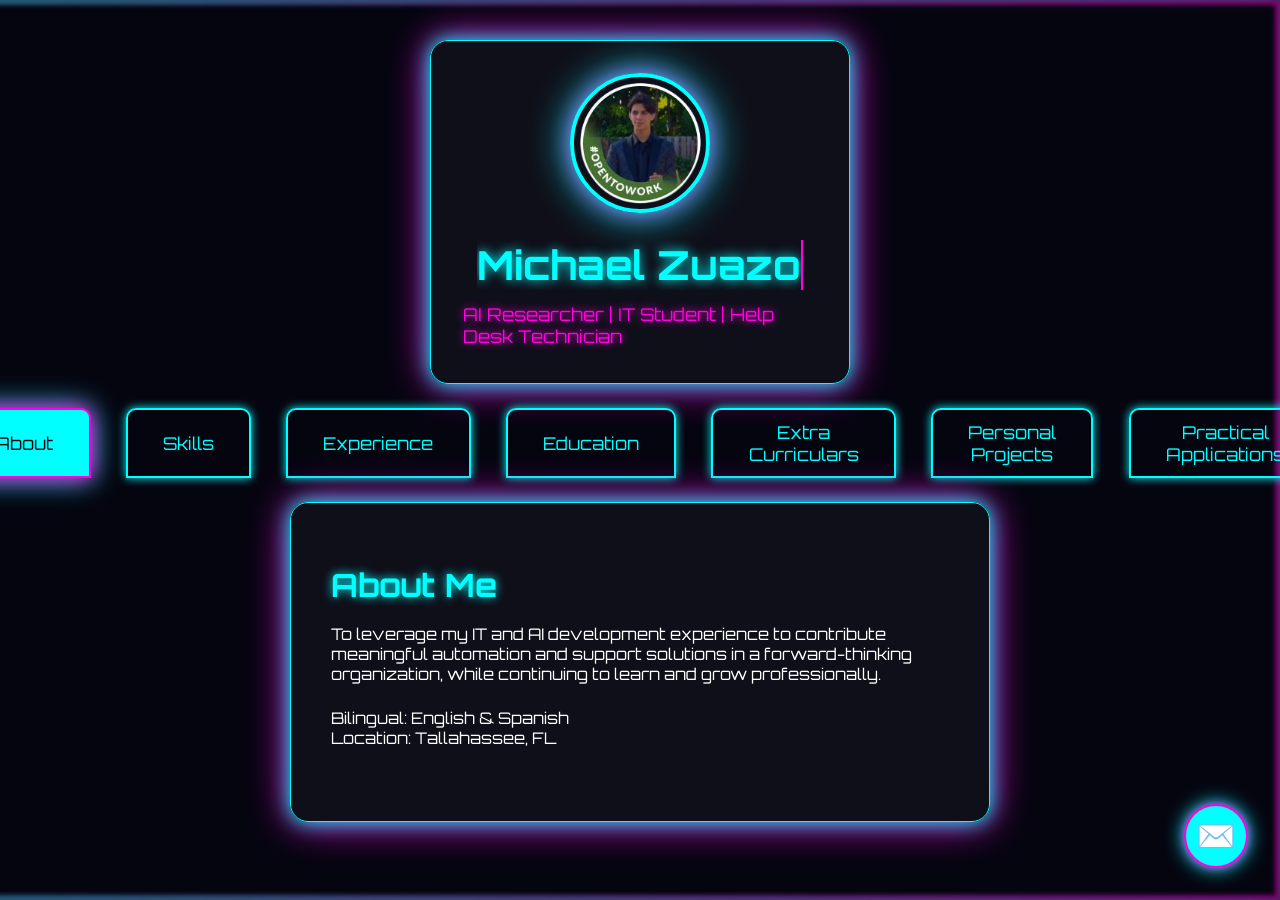
==== index.html @ 943109dc "possible fix?" ====
<!DOCTYPE html>
<html lang="en">
<head>
  <meta charset="UTF-8">
  <meta name="viewport" content="width=device-width, initial-scale=1.0">
  <title>Michael Zuazo - Interactive Resume</title>
  <!-- Google Fonts: Orbitron for futuristic look -->
  <link href="https://fonts.googleapis.com/css2?family=Orbitron:wght@500;700&display=swap" rel="stylesheet">
  <style>
    :root {
      --neon-blue: #00ffff;
      --neon-pink: #ff00de;
      --glass-bg: rgba(20, 20, 30, 0.7);
      --glass-blur: blur(10px);
      --shadow: 0 0 20px var(--neon-blue), 0 0 40px var(--neon-pink);
      --transition: cubic-bezier(.77,0,.18,1);
    }
    * {
      box-sizing: border-box;
    }
    html, body {
      margin: 0;
      padding: 0;
      font-family: 'Orbitron', Arial, sans-serif;
      background: #050510;
      color: #fff;
      min-height: 100vh;
      overflow-x: hidden;
    }
    video#bg-video {
      position: fixed;
      right: 0;
      bottom: 0;
      min-width: 100vw;
      min-height: 100vh;
      z-index: 0;
      object-fit: cover;
      filter: brightness(0.5) blur(2px);
      border: 5px solid;
      border-image: linear-gradient(90deg, var(--neon-blue), var(--neon-pink)) 1;
      box-shadow: 0 0 40px 10px var(--neon-blue), 0 0 80px 20px var(--neon-pink);
    }
    /* Fallback animated gradient */
    body::before {
      content: '';
      position: fixed;
      top: 0; left: 0; right: 0; bottom: 0;
      z-index: -1;
      background: linear-gradient(120deg, #0ff 0%, #050510 50%, #ff00de 100%);
      background-size: 200% 200%;
      animation: gradientMove 10s ease-in-out infinite;
    }
    @keyframes gradientMove {
      0% { background-position: 0% 50%; }
      50% { background-position: 100% 50%; }
      100% { background-position: 0% 50%; }
    }
    .glass {
      background: var(--glass-bg);
      backdrop-filter: var(--glass-blur);
      border-radius: 18px;
      box-shadow: var(--shadow);
      border: 1.5px solid var(--neon-blue);
    }
    .profile-section {
      display: flex;
      flex-direction: column;
      align-items: center;
      margin: 2.5rem auto 1.5rem auto;
      max-width: 420px;
      padding: 2rem 2rem 1.5rem 2rem;
      position: relative;
      z-index: 1;
    }
    .profile-pic {
      border-radius: 50%;
      border: 4px solid var(--neon-blue);
      box-shadow: 0 0 40px var(--neon-blue), 0 0 20px var(--neon-pink);
      overflow: hidden;
      width: 140px; height: 140px;
      margin-bottom: 1.2rem;
      transition: box-shadow 0.3s;
    }
    .profile-pic img {
      width: 100%; height: 100%; object-fit: cover;
      object-position: 5% 50%;
      display: block;
    }
    .profile-pic:hover {
      box-shadow: 0 0 60px var(--neon-pink), 0 0 30px var(--neon-blue);
    }
    .profile-section h1 {
      color: var(--neon-blue);
      font-size: 2.5rem;
      margin: 0.5rem 0 0.2rem 0;
      text-shadow: 0 0 12px var(--neon-blue);
      min-height: 3.2rem;
    }
    .profile-section .typing {
      border-right: 2px solid var(--neon-pink);
      white-space: nowrap;
      overflow: hidden;
      display: inline-block;
      animation: blink 0.7s steps(1) infinite;
    }
    @keyframes blink {
      0%, 100% { border-color: var(--neon-pink); }
      50% { border-color: transparent; }
    }
    .profile-section .subtitle {
      color: var(--neon-pink);
      font-size: 1.1rem;
      margin-bottom: 0.7rem;
      text-shadow: 0 0 8px var(--neon-pink);
    }
    .tab-nav {
      display: flex;
      justify-content: center;
      gap: 2.2rem;
      margin-bottom: 1.5rem;
      position: relative;
      z-index: 1;
    }
    .tab-btn {
      background: transparent;
      color: var(--neon-blue);
      border: 2px solid var(--neon-blue);
      border-radius: 10px 10px 0 0;
      font-size: 1.1rem;
      font-family: 'Orbitron', Arial, sans-serif;
      padding: 0.7rem 2.2rem;
      cursor: pointer;
      box-shadow: 0 0 10px var(--neon-blue);
      transition: background 0.2s, color 0.2s, box-shadow 0.2s, border 0.2s;
      outline: none;
      position: relative;
    }
    .tab-btn.active, .tab-btn:hover {
      background: var(--neon-blue);
      color: #050510;
      box-shadow: 0 0 20px var(--neon-pink), 0 0 30px var(--neon-blue);
      border: 2px solid var(--neon-pink);
      z-index: 3;
    }
    .tab-content {
      max-width: 700px;
      margin: 0 auto;
      padding: 2.2rem 2.5rem 2.5rem 2.5rem;
      min-height: 320px;
      position: relative;
      z-index: 1;
      opacity: 0;
      transform: scale(0.98) translateY(30px);
      pointer-events: none;
      transition: opacity 0.7s var(--transition), transform 0.7s var(--transition);
      display: none;
    }
    .tab-content.active {
      opacity: 1;
      transform: scale(1) translateY(0);
      pointer-events: auto;
      display: block;
    }
    h2 {
      color: var(--neon-blue);
      text-shadow: 0 0 10px var(--neon-blue);
      font-size: 2rem;
      margin-bottom: 1.2rem;
    }
    /* Skill bars */
    .skill-label {
      font-size: 1rem;
      margin-bottom: 0.2em;
      color: #fff;
      letter-spacing: 1px;
    }
    .skill-bar {
      background: #222b;
      border-radius: 8px;
      overflow: hidden;
      margin-bottom: 1.1em;
      box-shadow: 0 0 8px var(--neon-blue);
    }
    .skill-bar-inner {
      height: 18px;
      width: 0;
      background: linear-gradient(90deg, var(--neon-blue), var(--neon-pink));
      box-shadow: 0 0 10px var(--neon-blue);
      border-radius: 8px;
      transition: width 1.2s var(--transition);
    }
    /* Expandable cards */
    .exp-card, .edu-card {
      background: rgba(20, 20, 30, 0.85);
      border-radius: 14px;
      box-shadow: 0 0 12px var(--neon-blue);
      margin-bottom: 1.2rem;
      padding: 1.1rem 1.5rem 1.1rem 1.5rem;
      cursor: pointer;
      border: 1.5px solid var(--neon-pink);
      transition: box-shadow 0.3s, border 0.3s;
      position: relative;
    }
    .exp-card:hover, .edu-card:hover {
      box-shadow: 0 0 24px var(--neon-pink), 0 0 18px var(--neon-blue);
      border: 1.5px solid var(--neon-blue);
    }
    .exp-title, .edu-title {
      font-size: 1.15rem;
      color: var(--neon-blue);
      margin-bottom: 0.3rem;
      font-weight: bold;
      display: flex;
      align-items: center;
      justify-content: space-between;
    }
    .exp-arrow, .edu-arrow {
      font-size: 1.2rem;
      color: var(--neon-pink);
      transition: transform 0.3s;
    }
    .exp-card.open .exp-arrow, .edu-card.open .edu-arrow {
      transform: rotate(90deg);
    }
    .exp-details, .edu-details {
      max-height: 0;
      overflow: hidden;
      opacity: 0;
      transition: max-height 0.5s var(--transition), opacity 0.5s var(--transition);
      margin-top: 0.2rem;
    }
    .exp-card.open .exp-details, .edu-card.open .edu-details {
      max-height: none;
      opacity: 1;
    }
    /* Floating contact button */
    .contact-fab {
      position: fixed;
      bottom: 32px;
      right: 32px;
      z-index: 30;
      background: var(--neon-blue);
      color: #050510;
      border: 2px solid var(--neon-pink);
      border-radius: 50%;
      width: 64px; height: 64px;
      display: flex;
      align-items: center;
      justify-content: center;
      font-size: 2rem;
      box-shadow: 0 0 20px var(--neon-blue), 0 0 10px var(--neon-pink);
      cursor: pointer;
      transition: background 0.2s, box-shadow 0.2s;
    }
    .contact-fab:hover {
      background: var(--neon-pink);
      color: #fff;
      box-shadow: 0 0 30px var(--neon-pink), 0 0 20px var(--neon-blue);
    }
    /* Contact modal */
    .contact-modal {
      position: fixed;
      top: 0; left: 0; right: 0; bottom: 0;
      background: rgba(10, 10, 20, 0.85);
      display: flex;
      align-items: center;
      justify-content: center;
      z-index: 100;
      opacity: 0;
      pointer-events: none;
      transition: opacity 0.4s;
    }
    .contact-modal.open {
      opacity: 1;
      pointer-events: auto;
    }
    .contact-modal-content {
      background: var(--glass-bg);
      backdrop-filter: var(--glass-blur);
      border-radius: 18px;
      box-shadow: var(--shadow);
      border: 2px solid var(--neon-blue);
      padding: 2.2rem 2.5rem;
      min-width: 320px;
      max-width: 90vw;
      color: #fff;
      text-align: center;
      position: relative;
    }
    .contact-modal-content h2 {
      color: var(--neon-pink);
      margin-bottom: 1.2rem;
    }
    .close-modal {
      position: absolute;
      top: 12px; right: 18px;
      background: transparent;
      border: none;
      color: var(--neon-blue);
      font-size: 2rem;
      cursor: pointer;
      transition: color 0.2s;
    }
    .close-modal:hover {
      color: var(--neon-pink);
    }
    @media (max-width: 700px) {
      .tab-content { 
        padding: 1.2rem 1rem; 
        margin: 0 0.5rem;
      }
      .profile-section { 
        padding: 1.2rem 1rem;
        margin: 1.5rem 0.5rem;
        max-width: 100%;
      }
      .profile-pic {
        width: 120px;
        height: 120px;
      }
      .profile-section h1 {
        font-size: 2rem;
      }
      .profile-section .subtitle {
        font-size: 1rem;
        text-align: center;
      }
      .tab-nav { 
        flex-direction: column;
        gap: 0.5rem;
        margin: 0 0.5rem 1rem 0.5rem;
      }
      .tab-btn {
        width: 100%;
        padding: 0.8rem 1rem;
        font-size: 1rem;
        border-radius: 8px;
      }
      .exp-card, .edu-card {
        margin: 0 0.5rem 1rem 0.5rem;
        padding: 1rem;
      }
      .exp-title, .edu-title {
        font-size: 1rem;
      }
      .exp-details, .edu-details {
        font-size: 0.95rem;
      }
      .exp-details ul, .edu-details ul {
        padding-left: 1.2rem;
      }
      .exp-details li, .edu-details li {
        margin-bottom: 0.5rem;
      }
      .contact-fab {
        width: 50px;
        height: 50px;
        font-size: 1.5rem;
        bottom: 20px;
        right: 20px;
      }
      .contact-modal-content {
        margin: 1rem;
        padding: 1.5rem;
      }
      h2 {
        font-size: 1.5rem;
        margin-bottom: 1rem;
      }
      h3 {
        font-size: 1.2rem;
        margin: 1rem 0 0.5rem 0;
      }
      .skill-label {
        font-size: 0.95rem;
      }
      .skill-bar {
        margin-bottom: 0.8em;
      }
      .skill-bar-inner {
        height: 16px;
      }
    }
  </style>
  <script>
    // Typing effect for h1
    document.addEventListener('DOMContentLoaded', function() {
      const h1 = document.getElementById('main-title');
      const text = h1.getAttribute('data-text');
      let i = 0;
      function type() {
        h1.innerHTML = '<span class="typing">' + text.slice(0, i) + '</span>';
        if (i < text.length) {
          i++;
          setTimeout(type, 80);
        }
      }
      type();
    });
    // Tab navigation logic
    document.addEventListener('DOMContentLoaded', function() {
      const tabs = document.querySelectorAll('.tab-btn');
      const contents = document.querySelectorAll('.tab-content');
      const video = document.getElementById('bg-video');
      function activateTab(idx) {
        tabs.forEach((t, i) => {
          t.classList.toggle('active', i === idx);
          contents[i].classList.toggle('active', i === idx);
        });
        // Try to play the video every time a tab is activated
        if (video) {
          video.play().catch(() => {});
        }
      }
      tabs.forEach((tab, idx) => {
        tab.addEventListener('click', () => activateTab(idx));
      });
      activateTab(0); // Default to first tab
      // Animate skill bars on Skills tab
      tabs[1].addEventListener('click', function() {
        setTimeout(() => {
          document.querySelectorAll('.skill-bar-inner').forEach(bar => {
            const width = bar.getAttribute('data-width');
            bar.style.width = width;
          });
        }, 300);
      });
    });
    // Expandable cards
    document.addEventListener('DOMContentLoaded', function() {
      document.querySelectorAll('.exp-card').forEach(card => {
        card.addEventListener('click', function() {
          this.classList.toggle('open');
        });
      });
      document.querySelectorAll('.edu-card').forEach(card => {
        card.addEventListener('click', function() {
          this.classList.toggle('open');
        });
      });
    });
    // Floating contact button and modal
    function openContactModal() {
      document.getElementById('contact-modal').classList.add('open');
    }
    function closeContactModal() {
      document.getElementById('contact-modal').classList.remove('open');
    }
    // Animate skill bars on load if Skills is first tab
    document.addEventListener('DOMContentLoaded', function() {
      setTimeout(() => {
        document.querySelectorAll('.skill-bar-inner').forEach(bar => {
          const width = bar.getAttribute('data-width');
          bar.style.width = width;
        });
      }, 1200);
    });
  </script>
</head>
<body>

  <video muted loop playsinline autoplay id="bg-video">
    <source src="Neon_Binary_Code_Video_Creation.mp4" type="video/mp4">
    Your browser does not support the video tag.
  </video>

  <div class="profile-section glass">
    <div class="profile-pic">
      <img src="profile.png" alt="Michael Zuazo Profile Photo">
    </div>
    <h1 id="main-title" data-text="Michael Zuazo"></h1>
    <div class="subtitle">AI Researcher | IT Student | Help Desk Technician</div>
  </div>

  <div class="tab-nav">
    <button class="tab-btn active">About</button>
    <button class="tab-btn">Skills</button>
    <button class="tab-btn">Experience</button>
    <button class="tab-btn">Education</button>
    <button class="tab-btn">Extra Curriculars</button>
    <button class="tab-btn">Personal Projects</button>
    <button class="tab-btn">Practical Applications</button>
  </div>

  <div class="tab-content glass" id="about-tab">
    <h2>About Me</h2>
    <p>To leverage my IT and AI development experience to contribute meaningful automation and support solutions in a forward-thinking organization, while continuing to learn and grow professionally.</p>
    <p style="margin-top:1.5em;">Bilingual: English & Spanish<br>Location: Tallahassee, FL</p>
  </div>

  <div class="tab-content glass" id="skills-tab">
    <h2>Skills</h2>
    <div class="skill-label">AI Development & Programming: Python, C++, Java, SQL database management</div>
    <div class="skill-bar"><div class="skill-bar-inner" data-width="95%"></div></div>
    <div class="skill-label">Tools: Docker, Git, Bash, HTML, Cloud computing, Ollama, n8n, Airtable, Lovable</div>
    <div class="skill-bar"><div class="skill-bar-inner" data-width="85%"></div></div>
    <div class="skill-label">Certifications: CompTIA A+, Network+, Security+ (program completed), Wise Device repair</div>
    <div class="skill-bar"><div class="skill-bar-inner" data-width="80%"></div></div>
    <div class="skill-label">Installation troubleshooting & Technical support</div>
    <div class="skill-bar"><div class="skill-bar-inner" data-width="92%"></div></div>
  </div>

  <div class="tab-content glass" id="experience-tab">
    <h2>Experience</h2>
    <div class="exp-card">
      <div class="exp-title">AI Researcher – Florida State University (Aug 2025 - Current) <span class="exp-arrow">▶</span></div>
      <div class="exp-details">
        <ul>
          <li>Researched machine learning algorithms to enhance data analysis project outcomes</li>
          <li>Presented findings in reports to stakeholders, facilitating informed decision-making</li>
          <li>Attended industry conferences to gain insights on emerging AI technologies</li>
        </ul>
      </div>
    </div>
    <div class="exp-card">
      <div class="exp-title">Backend Development Intern – Arcvale Studios (Apr 2025 - Aug 2025) <span class="exp-arrow">▶</span></div>
      <div class="exp-details">
        <ul>
          <li>Worked on the DrawDrills program, focusing on backend development using Python and GraphQL</li>
          <li>Modified and optimized GraphQL queries and mutations, improving API schema design</li>
          <li>Contributed to overall application performance and maintainability</li>
          <li>Gained hands-on experience with Strawberry GraphQL, FastAPI, and containerized development using Docker</li>
        </ul>
      </div>
    </div>
    <div class="exp-card">
      <div class="exp-title">Full-Stack Developer (Contract) – Memorial Healthcare System (Jun 2025 - Aug 2025) <span class="exp-arrow">▶</span></div>
      <div class="exp-details">
        <ul>
          <li>Led full-stack development of an internal scheduling application for departmental use</li>
          <li>Built the backend using Python (FastAPI) and the frontend with React.js</li>
          <li>Integrated secure user authentication, real-time calendar updates, and RESTful API endpoints</li>
          <li>Collaborated with IT and clinical teams to gather requirements and deliver a scalable, HIPAA-compliant solution</li>
        </ul>
      </div>
    </div>
    <div class="exp-card">
      <div class="exp-title">Help Desk Technician – Florida State University (Aug 2023 - Current) <span class="exp-arrow">▶</span></div>
      <div class="exp-details">
        <ul>
          <li>Provided technical assistance for computer systems, software, and hardware, resolving issues promptly</li>
          <li>Assisted students and professors with connectivity, hardware, and software troubleshooting</li>
          <li>Maintained, installed, and updated faculty systems to support academic operations and enhance user experience</li>
        </ul>
      </div>
    </div>
    <div class="exp-card">
      <div class="exp-title">Head Technician/Assistant Manager – Batteries Plus (Sep 2021 - Dec 2023) <span class="exp-arrow">▶</span></div>
      <div class="exp-details">
        <ul>
          <li>Managed mobile device repairs and battery diagnostics</li>
          <li>Handled customer reception and service operations</li>
        </ul>
      </div>
    </div>
    <div class="exp-card">
      <div class="exp-title">Intern Technician – Memorial Hospital System (May 2024 - Aug 2024) <span class="exp-arrow">▶</span></div>
      <div class="exp-details">
        <ul>
          <li>Developed backend tools using Java and Python for risk analysis</li>
          <li>Provided on-site support to Joe DiMaggio offices</li>
        </ul>
      </div>
    </div>
  </div>

  <div class="tab-content glass" id="education-tab">
    <h2>Education</h2>
    <div class="edu-card">
      <div class="edu-title">Information Technology B.S – Florida State University (Aug 2023 - May 2026) <span class="edu-arrow">▶</span></div>
      <div class="edu-details">
        <p>Florida State University, College of Communication & Information<br>Major: Information Technology</p>
      </div>
    </div>
    <div class="edu-card">
      <div class="edu-title">Cyber Security A.A.S – McFatter Technical College (Aug 2017 - Jun 2021) <span class="edu-arrow">▶</span></div>
      <div class="edu-details">
        <p>McFatter Technical College<br>IT & Cyber Security</p>
      </div>
    </div>
    <div class="edu-card">
      <div class="edu-title">Magnet High School Diploma – McFatter Technical High School (2017 - 2021) <span class="edu-arrow">▶</span></div>
      <div class="edu-details">
        <p>McFatter Technical High School<br>Magnet Program</p>
      </div>
    </div>
  </div>

  <div class="tab-content glass" id="extracurriculars-tab">
    <h2>Extra Curriculars</h2>
    <div class="edu-card">
      <div class="edu-title">President of FSU ThinkAI <span class="edu-arrow">▶</span></div>
      <div class="edu-details">
        <h3>Key Responsibilities</h3>
        <ul>
          <li><strong>Strategic Leadership:</strong> Directing the mission of ThinkAI to demystify artificial intelligence for students of all skill levels, fostering a community of "learning, innovating, and connecting."</li>
          <li><strong>Event Orchestration:</strong> Overseeing the planning and execution of interactive workshops, technical deep-dives, and networking events that bridge the gap between academic theory and industry application.</li>
          <li><strong>Stakeholder Management:</strong> Collaborating with FSU faculty and the CCI leadership board to align student initiatives with the university's broader AI@FSU goals and ethical standards.</li>
        </ul>
        <h3>Outcomes</h3>
        <ul>
          <li>Increased member engagement and a multi-disciplinary community (connecting CS, IT, and Social Science students).</li>
          <li>Collaborative partnerships with other student organizations like STARS Alliance or the Cybersecurity Club.</li>
        </ul>
        <h3>Main Challenges</h3>
        <ul>
          <li>Scaling technical concepts (like Large Language Models or Neural Networks) so they are accessible to beginners while remaining valuable for advanced students.</li>
          <li>Navigating the ethical discourse surrounding AI to ensure the organization promotes responsible and academic-honor-compliant usage.</li>
        </ul>
        <h3>Skill Development & Value Proffered</h3>
        <ul>
          <li><strong>Technical Skills:</strong> Deepening knowledge of Generative AI tools (OpenAI, Gemini), understanding the AI development lifecycle, and staying ahead of industry shifts in machine learning and data science.</li>
          <li><strong>Transferable Skills:</strong> Public speaking, organizational management, community building, and "Technical Translation"—the ability to explain high-level AI concepts to a general audience.</li>
        </ul>
        <h3>Top 3 Takeaways</h3>
        <ol>
          <li><strong>Community-Driven Learning:</strong> The best way to master a disruptive technology is to build a collaborative environment where peers teach peers.</li>
          <li><strong>Strategic Alignment:</strong> Success comes from aligning a small organization's goals with the larger university's mission (AI@FSU).</li>
          <li><strong>Adaptive Leadership:</strong> In a field as fast-moving as AI, leadership requires being "first to learn" and "fast to pivot."</li>
        </ol>
      </div>
    </div>
  </div>

  <div class="tab-content glass" id="projects-tab">
    <h2>Personal Projects</h2>
    <div class="edu-card">
      <div class="edu-title">Neural Network Development <span class="edu-arrow">▶</span></div>
      <div class="edu-details">
        <p>Designed and implemented a convolutional neural network (CNN) using Python. Leveraged libraries such as TensorFlow and Keras to perform image classification tasks. The project focused on developing foundational deep learning skills and understanding of neural network architecture, training, and evaluation.</p>
      </div>
    </div>
    <div class="edu-card">
      <div class="edu-title">Facial Recognition System <span class="edu-arrow">▶</span></div>
      <div class="edu-details">
        <p>Developed a facial recognition application in Python that provides real-time face detection and identification. Utilized libraries such as OpenCV and face_recognition to map facial features and associate them with corresponding names. The system can enroll new faces and perform recognition based on stored image data.</p>
      </div>
    </div>
    <div class="edu-card">
      <div class="edu-title">NeuroForge Systems <span class="edu-arrow">▶</span></div>
      <div class="edu-details">
        <p>Founded AI startup integrating OpenAI, Elevenlabs, n8n, and Loveable. NeuroForge builds custom AI automation solutions for service-based businesses—from conversational AI and CRM automation to scheduling and lead generation.</p>
      </div>
    </div>
    <div class="edu-card">
      <div class="edu-title">ScreenWager Mobile App <span class="edu-arrow">▶</span></div>
      <div class="edu-details">
        <p>Built the front end of ScreenWager, a React Native application that enables students to bet on their friends' ability to reduce screen time. The project combines social accountability with gamification to encourage healthier screen habits. Collaborated on UI design, navigation, and component integration for iOS and Android platforms.</p>
      </div>
    </div>
  </div>

  <div class="tab-content glass" id="practical-tab">
    <h2>NeuroForge Systems</h2>
    <div class="edu-card">
      <div class="edu-title">Company Overview <span class="edu-arrow">▶</span></div>
      <div class="edu-details">
        <p>NeuroForge Systems is a forward-thinking AI automation company founded with the mission of helping service-based businesses streamline operations, reduce overhead, and enhance customer engagement through intelligent agents and automated workflows. Specializing in the integration of conversational AI, CRM automation, and scheduling systems, NeuroForge builds custom solutions that empower companies to operate more efficiently without sacrificing personalization.</p>
        <p>The company has developed and deployed AI agents across industries such as home services, healthcare, and retail—automating tasks ranging from voice-based customer intake to calendar syncing, lead generation, and data enrichment. Leveraging tools like OpenAI, Elevenlabs, Twilio, n8n, and React-based front ends, NeuroForge delivers scalable and cost-effective solutions that turn repetitive tasks into intelligent, autonomous processes.</p>
        <p>With a focus on innovation, security, and user experience, NeuroForge positions itself at the intersection of AI development and practical business transformation.</p>
      </div>
    </div>

    <div class="edu-card">
      <div class="edu-title">System Overview <span class="edu-arrow">▶</span></div>
      <div class="edu-details">
        <p>Neuro Forge System Agents are a suite of integrated AI-powered automation assistants designed to streamline operations, communications, lead generation, content creation, and customer interaction for modern businesses. Each agent operates independently but can seamlessly collaborate within the Neuro Forge ecosystem to maximize efficiency and deliver a premium automated experience.</p>
        <p>These agents are accessed and operated through several interfaces, with the most popular being a Telegram bot interface. This bot acts as the primary entry point for all interactions. Users simply send messages to the bot, and the system uses natural language understanding to interpret the request. The bot intelligently routes the input to the appropriate agent(s), gathers any required additional information, and returns a concise, action-completed response.</p>
      </div>
    </div>

    <div class="edu-card">
      <div class="edu-title">Core Agents <span class="edu-arrow">▶</span></div>
      <div class="edu-details">
        <h3>Ultimate Assistant</h3>
        <p>The central coordinator of all Neuro Forge agents. It intelligently routes user queries to the correct specialized agent, understands user queries, classifies them by intent, and delegates tasks to the appropriate agents.</p>
        
        <h3>Email Agent</h3>
        <p>An email automation expert that drafts, sends, retrieves, labels, and replies to emails professionally. Handles proper HTML formatting and maintains consistent communication standards.</p>
        
        <h3>Calendar Agent</h3>
        <p>A personal scheduling assistant that manages Google Calendar events and invites. Creates events, fetches schedules, and handles updates using event IDs.</p>
        
        <h3>Contact Agent</h3>
        <p>A CRM-style contact manager connected to Airtable, handling customer and lead records. Searches, adds, and updates contact details efficiently.</p>
        
        <h3>Content Creator Agent</h3>
        <p>A social media content generator that automates Instagram post creation. Generates captions using GPT and creates high-quality, photorealistic images using Leonardo.Ai.</p>
        
        <h3>Twilio Agent</h3>
        <p>An AI phone responder that handles live phone calls for businesses, responding intelligently to customer questions. Provides multi-language support and routes bookings appropriately.</p>
        
        <h3>Lead Generation Agent</h3>
        <p>A lead harvesting and outreach automation tool. Collects LinkedIn leads, logs them into Google Sheets, and manages AI-written cold email campaigns.</p>
      </div>
    </div>

    <div class="edu-card">
      <div class="edu-title">Business Benefits <span class="edu-arrow">▶</span></div>
      <div class="edu-details">
        <ul>
          <li>Time Savings: Reduce hours spent on manual outreach, scheduling, and follow-ups</li>
          <li>24/7 Availability: AI-powered team ready to respond around the clock</li>
          <li>Consistency: Professional and brand-aligned messaging across platforms</li>
          <li>Lead Conversion: Improved response speed and quality for better conversion rates</li>
          <li>Data Centralization: Streamlined contact and calendar data in automated systems</li>
          <li>CRM Integration: Seamless connection with existing CRM systems</li>
          <li>Cost Efficiency: Reduced need for multiple admin roles or third-party services</li>
          <li>Human-Like Interactions: Natural conversation through Telegram interface</li>
          <li>Scalability: Easy operational scaling without additional staff</li>
          <li>Cross-Agent Intelligence: Seamless agent collaboration for complete workflow coverage</li>
        </ul>
      </div>
    </div>
  </div>

  <button class="contact-fab" onclick="openContactModal()" title="Contact"><span>✉️</span></button>

  <div class="contact-modal" id="contact-modal">
    <div class="contact-modal-content">
      <button class="close-modal" onclick="closeContactModal()">&times;</button>
      <h2>Contact</h2>
      <p>Email: <a href="mailto:michaelczuazo@gmail.com">michaelczuazo@gmail.com</a></p>
      <p>Phone: <a href="tel:9542248558">(954)-224-8558</a></p>
      <p>Location: Tallahassee, FL</p>
      <p>GitHub: <a href="https://github.com/MichaelCelic" target="_blank">github.com/MichaelCelic</a></p>
      <p>LinkedIn: <a href="https://www.linkedin.com/in/michael-zuazo-3078261a1" target="_blank">michael-zuazo-3078261a1</a></p>
    </div>
  </div>

</body>
</html>
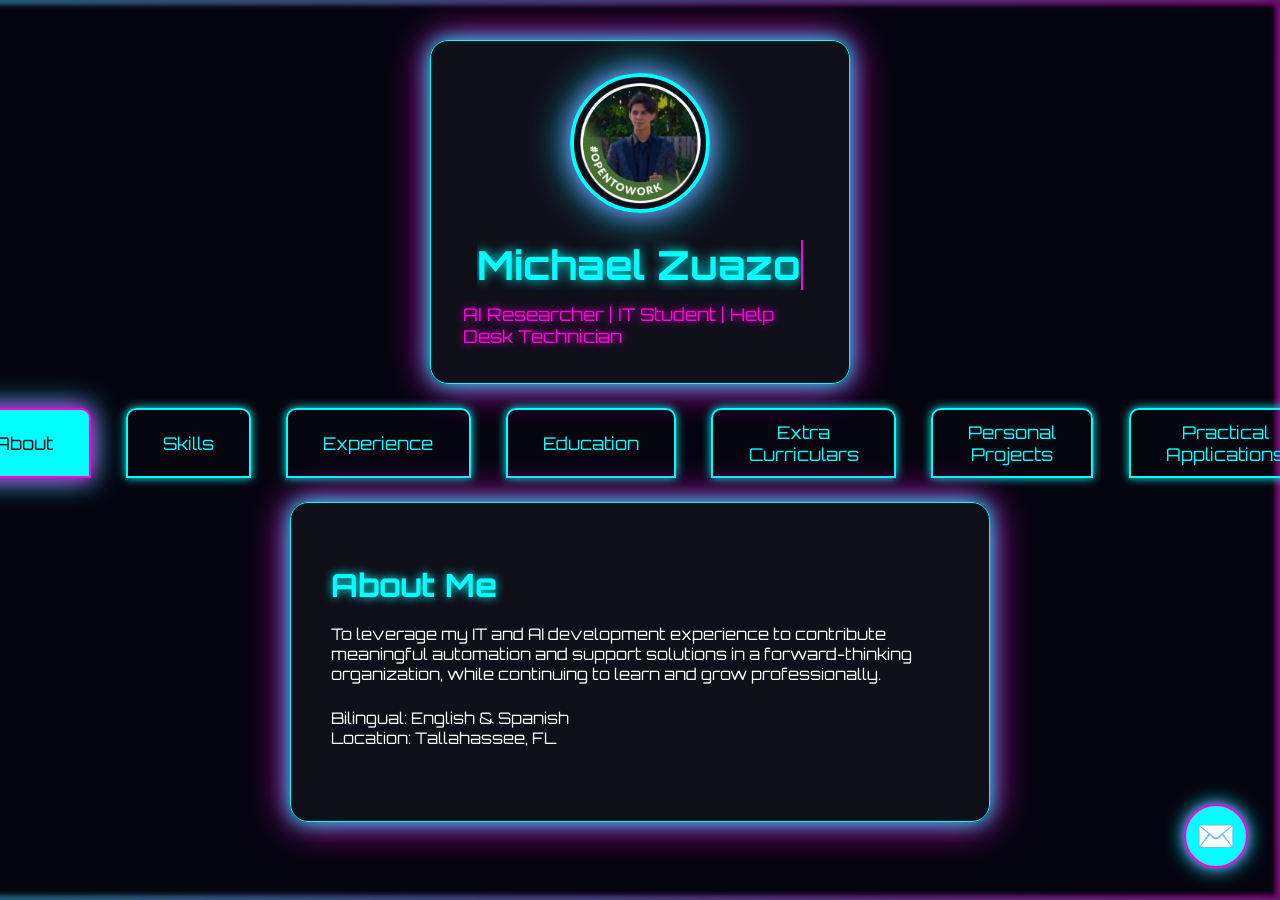
==== commit 1f2508b9: "trying to add music to the site" ====
--- a/index.html
+++ b/index.html
@@ -455,6 +455,20 @@
         });
       }, 1200);
     });
+    // Background music: attempt autoplay on load, fallback on first user interaction
+    document.addEventListener('DOMContentLoaded', function() {
+      const bgMusic = document.getElementById('bg-music');
+      if (!bgMusic) return;
+      bgMusic.volume = 0.3;
+      bgMusic.play().catch(function() {});
+      function startMusic() {
+        bgMusic.play().catch(function() {});
+        document.removeEventListener('click', startMusic);
+        document.removeEventListener('keydown', startMusic);
+      }
+      document.addEventListener('click', startMusic, { once: true });
+      document.addEventListener('keydown', startMusic, { once: true });
+    });
   </script>
 </head>
 <body>
@@ -463,6 +477,10 @@
     <source src="Neon_Binary_Code_Video_Creation.mp4" type="video/mp4">
     Your browser does not support the video tag.
   </video>
+
+  <audio id="bg-music" loop autoplay preload="auto">
+    <source src="Scandroid%20-%20Neo-Tokyo%20-%20scandroidVEVO.mp3" type="audio/mpeg">
+  </audio>
 
   <div class="profile-section glass">
     <div class="profile-pic">
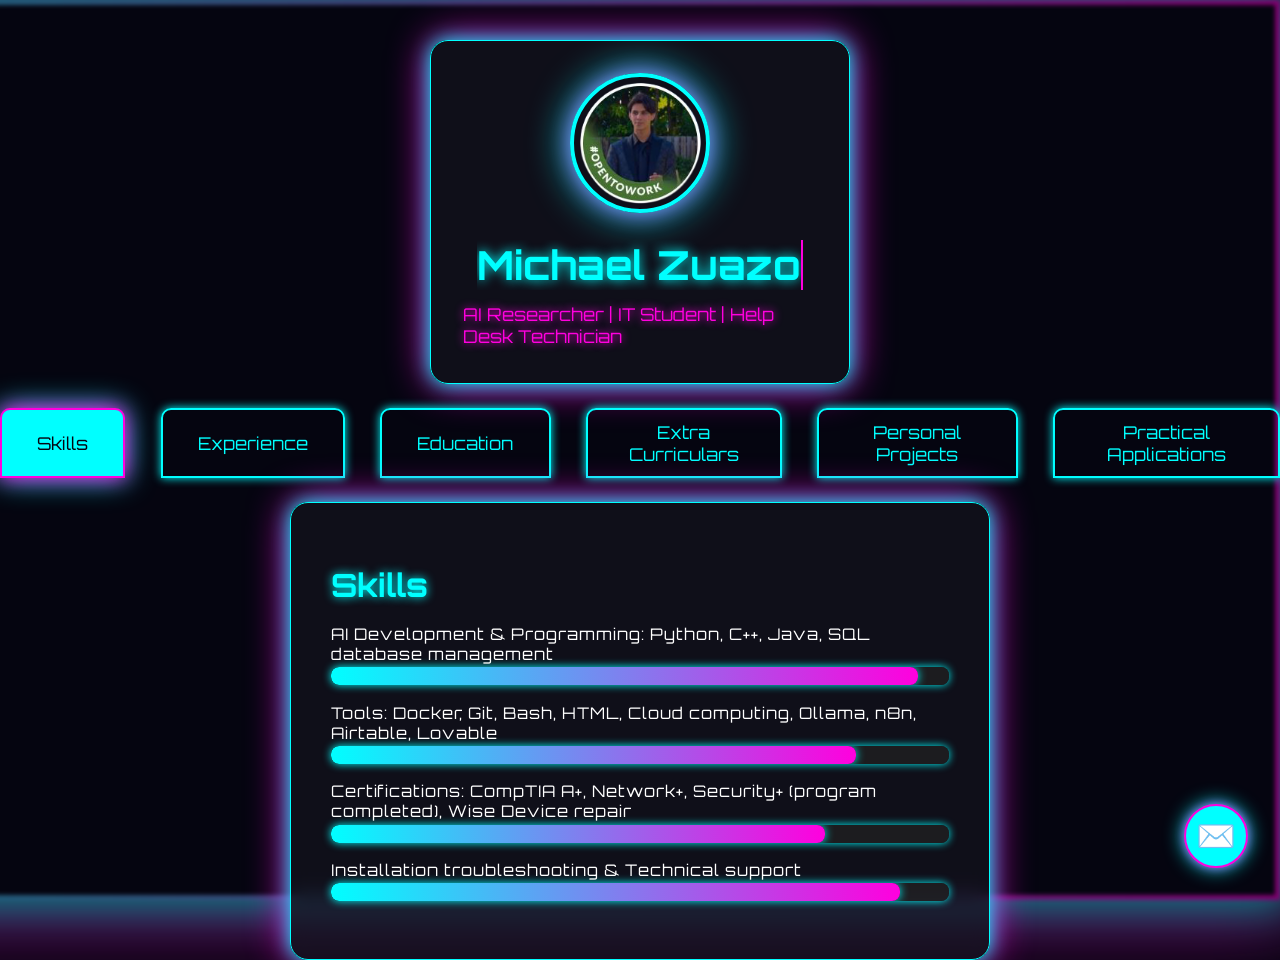
==== commit f66b97f0: "removed about me section" ====
--- a/index.html
+++ b/index.html
@@ -415,9 +415,9 @@
       tabs.forEach((tab, idx) => {
         tab.addEventListener('click', () => activateTab(idx));
       });
-      activateTab(0); // Default to first tab
+      activateTab(0); // Default to first tab (Skills)
       // Animate skill bars on Skills tab
-      tabs[1].addEventListener('click', function() {
+      tabs[0].addEventListener('click', function() {
         setTimeout(() => {
           document.querySelectorAll('.skill-bar-inner').forEach(bar => {
             const width = bar.getAttribute('data-width');
@@ -491,19 +491,12 @@
   </div>
 
   <div class="tab-nav">
-    <button class="tab-btn active">About</button>
-    <button class="tab-btn">Skills</button>
+    <button class="tab-btn active">Skills</button>
     <button class="tab-btn">Experience</button>
     <button class="tab-btn">Education</button>
     <button class="tab-btn">Extra Curriculars</button>
     <button class="tab-btn">Personal Projects</button>
     <button class="tab-btn">Practical Applications</button>
-  </div>
-
-  <div class="tab-content glass" id="about-tab">
-    <h2>About Me</h2>
-    <p>To leverage my IT and AI development experience to contribute meaningful automation and support solutions in a forward-thinking organization, while continuing to learn and grow professionally.</p>
-    <p style="margin-top:1.5em;">Bilingual: English & Spanish<br>Location: Tallahassee, FL</p>
   </div>
 
   <div class="tab-content glass" id="skills-tab">
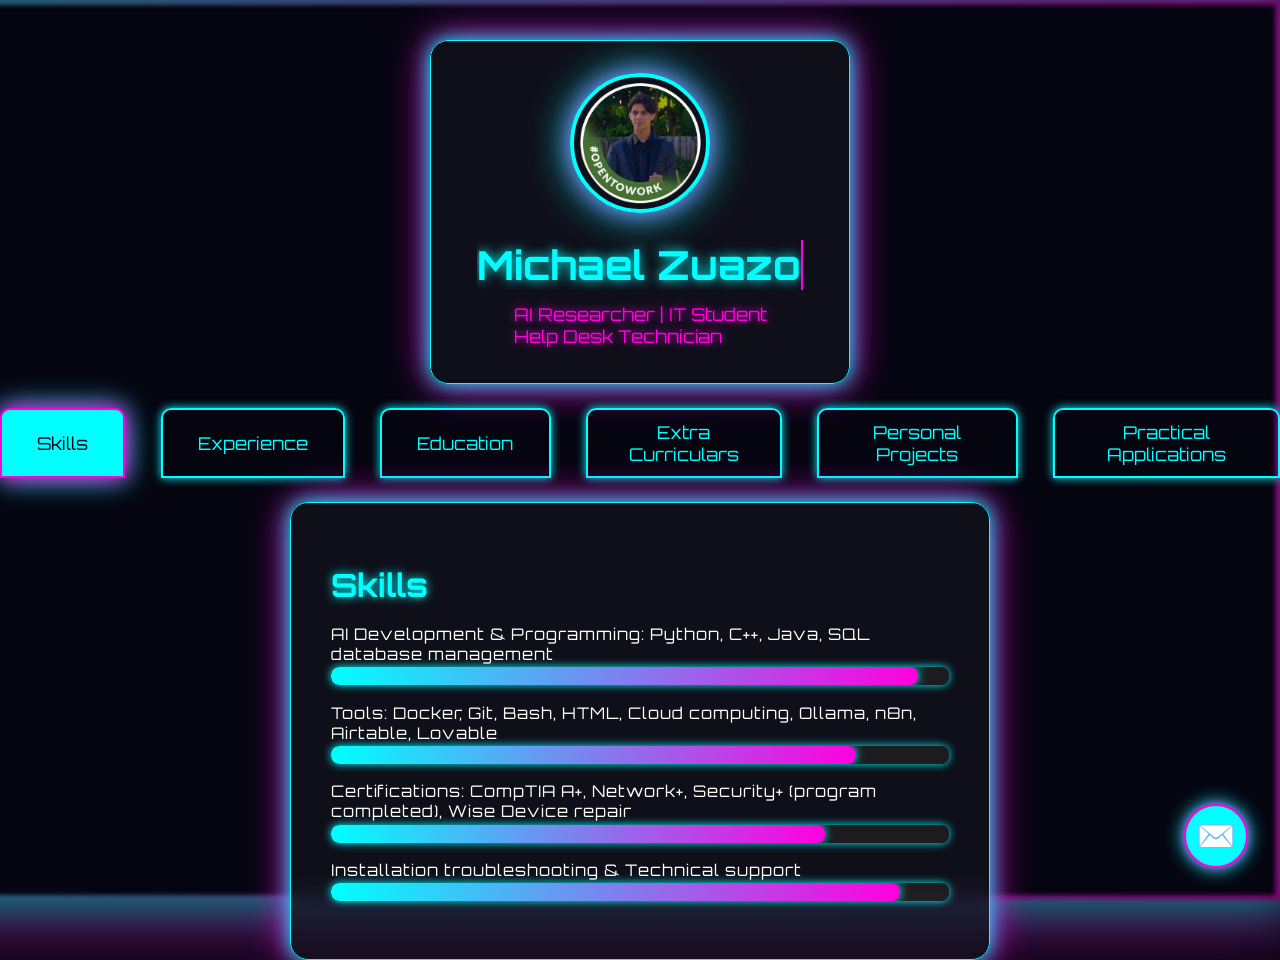
==== commit 94d2454a: "fixed header" ====
--- a/index.html
+++ b/index.html
@@ -487,7 +487,7 @@
       <img src="profile.png" alt="Michael Zuazo Profile Photo">
     </div>
     <h1 id="main-title" data-text="Michael Zuazo"></h1>
-    <div class="subtitle">AI Researcher | IT Student | Help Desk Technician</div>
+    <div class="subtitle">AI Researcher | IT Student<br>Help Desk Technician</div>
   </div>
 
   <div class="tab-nav">
@@ -657,6 +657,19 @@
       <div class="edu-title">ScreenWager Mobile App <span class="edu-arrow">▶</span></div>
       <div class="edu-details">
         <p>Built the front end of ScreenWager, a React Native application that enables students to bet on their friends' ability to reduce screen time. The project combines social accountability with gamification to encourage healthier screen habits. Collaborated on UI design, navigation, and component integration for iOS and Android platforms.</p>
+      </div>
+    </div>
+    <div class="edu-card">
+      <div class="edu-title">Bella AI Companion <span class="edu-arrow">▶</span></div>
+      <div class="edu-details">
+        <p>Desktop AI companion with voice and text interaction and emotional expression. Digital companion designed to create emotional connections through conversation, voice synthesis, and visual expression.</p>
+        <ul>
+          <li>Built desktop AI companion (Electron) with hybrid AI pipeline: OpenAI GPT-3.5 for dialogue, ElevenLabs for text-to-speech, and Transformers.js (Xenova Whisper) for local speech recognition.</li>
+          <li>Implemented multi-provider cloud API module supporting OpenAI, Qwen, ERNIE, and GLM with shared conversation history and personality system prompt (50+ traits).</li>
+          <li>Designed secure Electron app with contextIsolation, preload bridge, frameless window, system tray, and minimize-to-tray.</li>
+          <li>Delivered personality-driven chat UI with overlay panel, message history cap, voice toggle, and emotional expression via HTML5 video backgrounds.</li>
+          <li>Shipped cross-platform builds (Windows, macOS, Linux) via electron-builder and model download workflow.</li>
+        </ul>
       </div>
     </div>
   </div>
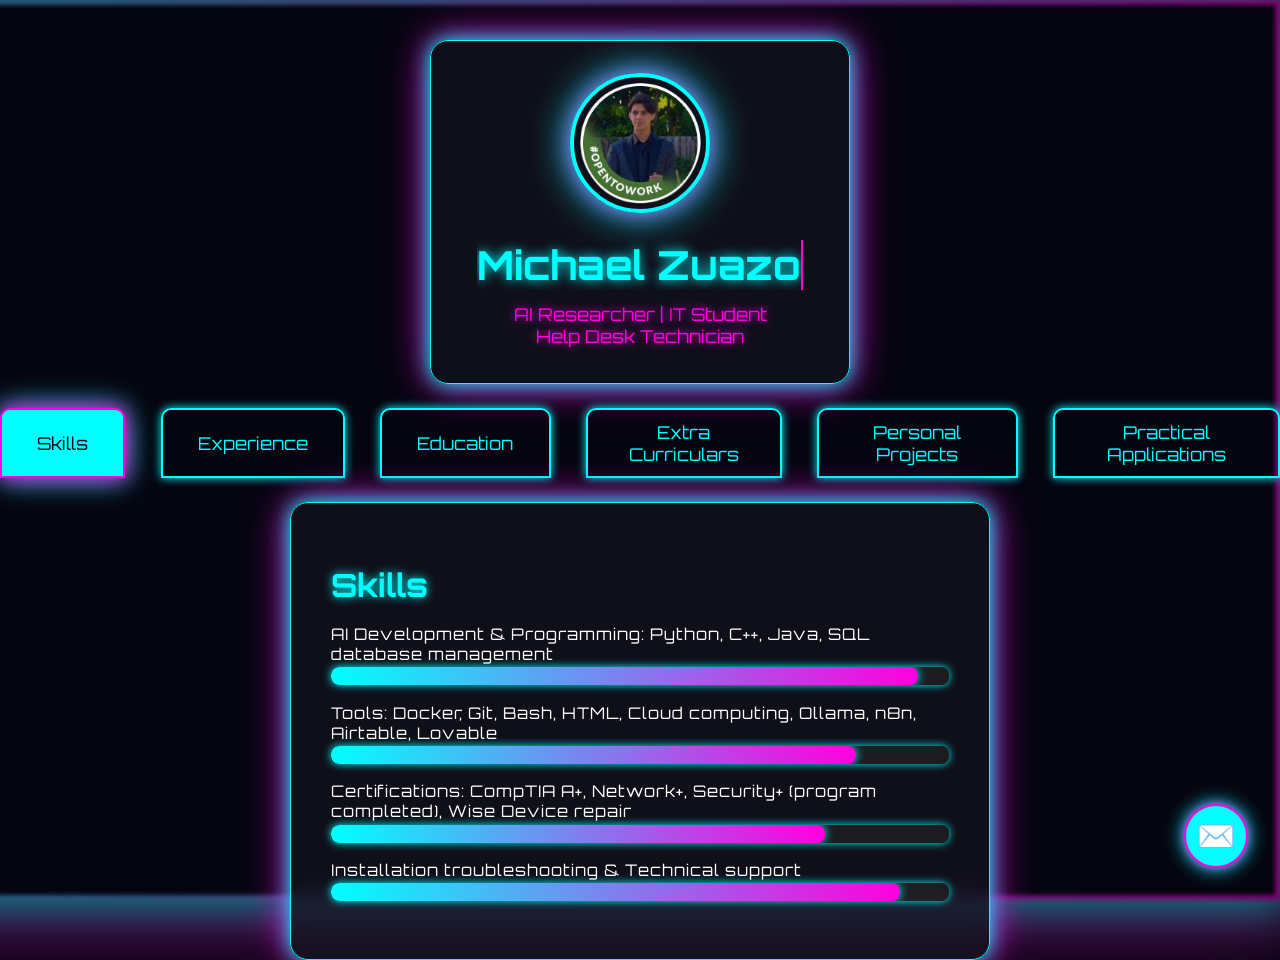
==== commit 055f51a3: "centered headers" ====
--- a/index.html
+++ b/index.html
@@ -112,6 +112,8 @@
       font-size: 1.1rem;
       margin-bottom: 0.7rem;
       text-shadow: 0 0 8px var(--neon-pink);
+      text-align: center;
+      width: 100%;
     }
     .tab-nav {
       display: flex;
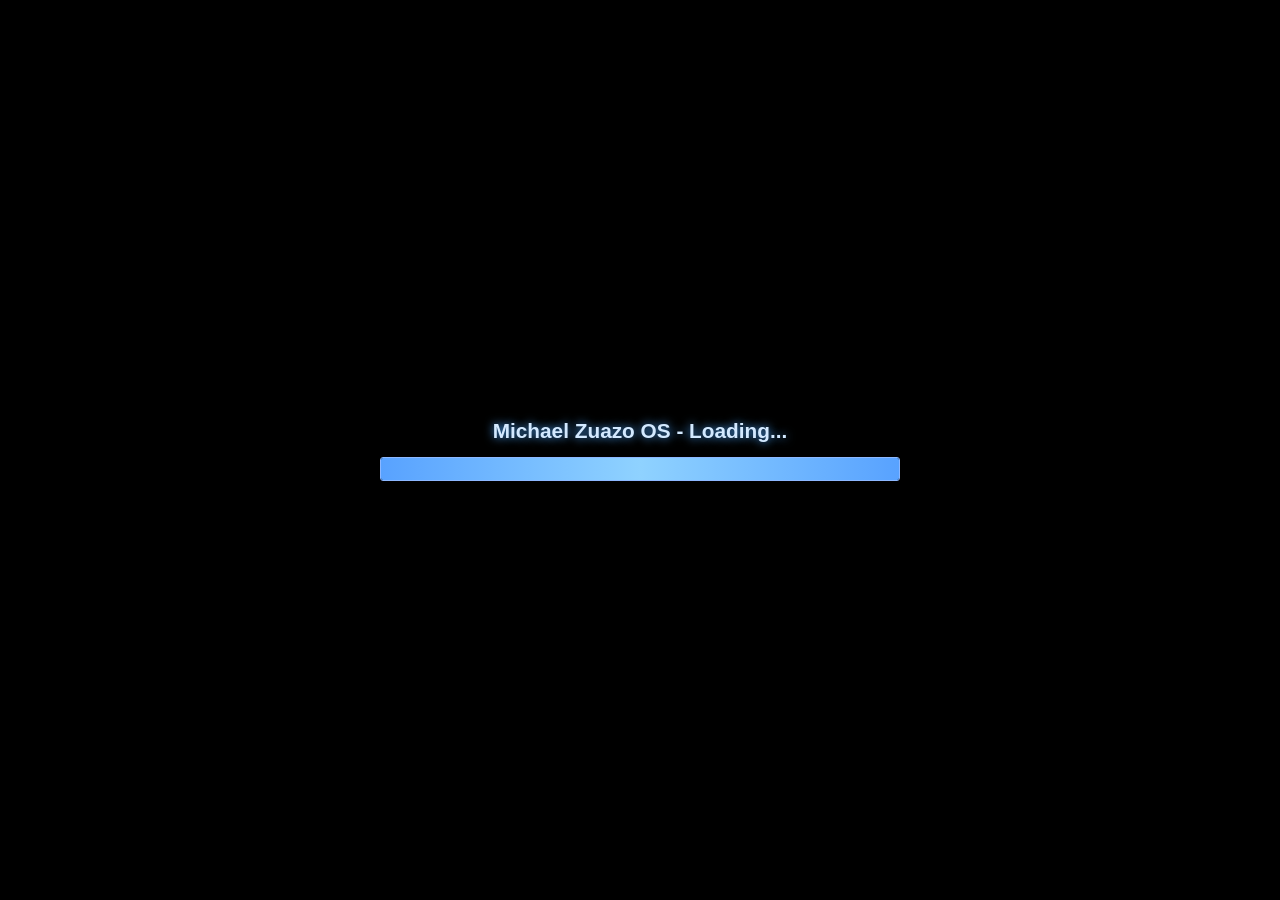
==== commit 0bf9431d: "new changes" ====
--- a/index.html
+++ b/index.html
@@ -3,756 +3,44 @@
 <head>
   <meta charset="UTF-8">
   <meta name="viewport" content="width=device-width, initial-scale=1.0">
-  <title>Michael Zuazo - Interactive Resume</title>
-  <!-- Google Fonts: Orbitron for futuristic look -->
-  <link href="https://fonts.googleapis.com/css2?family=Orbitron:wght@500;700&display=swap" rel="stylesheet">
-  <style>
-    :root {
-      --neon-blue: #00ffff;
-      --neon-pink: #ff00de;
-      --glass-bg: rgba(20, 20, 30, 0.7);
-      --glass-blur: blur(10px);
-      --shadow: 0 0 20px var(--neon-blue), 0 0 40px var(--neon-pink);
-      --transition: cubic-bezier(.77,0,.18,1);
-    }
-    * {
-      box-sizing: border-box;
-    }
-    html, body {
-      margin: 0;
-      padding: 0;
-      font-family: 'Orbitron', Arial, sans-serif;
-      background: #050510;
-      color: #fff;
-      min-height: 100vh;
-      overflow-x: hidden;
-    }
-    video#bg-video {
-      position: fixed;
-      right: 0;
-      bottom: 0;
-      min-width: 100vw;
-      min-height: 100vh;
-      z-index: 0;
-      object-fit: cover;
-      filter: brightness(0.5) blur(2px);
-      border: 5px solid;
-      border-image: linear-gradient(90deg, var(--neon-blue), var(--neon-pink)) 1;
-      box-shadow: 0 0 40px 10px var(--neon-blue), 0 0 80px 20px var(--neon-pink);
-    }
-    /* Fallback animated gradient */
-    body::before {
-      content: '';
-      position: fixed;
-      top: 0; left: 0; right: 0; bottom: 0;
-      z-index: -1;
-      background: linear-gradient(120deg, #0ff 0%, #050510 50%, #ff00de 100%);
-      background-size: 200% 200%;
-      animation: gradientMove 10s ease-in-out infinite;
-    }
-    @keyframes gradientMove {
-      0% { background-position: 0% 50%; }
-      50% { background-position: 100% 50%; }
-      100% { background-position: 0% 50%; }
-    }
-    .glass {
-      background: var(--glass-bg);
-      backdrop-filter: var(--glass-blur);
-      border-radius: 18px;
-      box-shadow: var(--shadow);
-      border: 1.5px solid var(--neon-blue);
-    }
-    .profile-section {
-      display: flex;
-      flex-direction: column;
-      align-items: center;
-      margin: 2.5rem auto 1.5rem auto;
-      max-width: 420px;
-      padding: 2rem 2rem 1.5rem 2rem;
-      position: relative;
-      z-index: 1;
-    }
-    .profile-pic {
-      border-radius: 50%;
-      border: 4px solid var(--neon-blue);
-      box-shadow: 0 0 40px var(--neon-blue), 0 0 20px var(--neon-pink);
-      overflow: hidden;
-      width: 140px; height: 140px;
-      margin-bottom: 1.2rem;
-      transition: box-shadow 0.3s;
-    }
-    .profile-pic img {
-      width: 100%; height: 100%; object-fit: cover;
-      object-position: 5% 50%;
-      display: block;
-    }
-    .profile-pic:hover {
-      box-shadow: 0 0 60px var(--neon-pink), 0 0 30px var(--neon-blue);
-    }
-    .profile-section h1 {
-      color: var(--neon-blue);
-      font-size: 2.5rem;
-      margin: 0.5rem 0 0.2rem 0;
-      text-shadow: 0 0 12px var(--neon-blue);
-      min-height: 3.2rem;
-    }
-    .profile-section .typing {
-      border-right: 2px solid var(--neon-pink);
-      white-space: nowrap;
-      overflow: hidden;
-      display: inline-block;
-      animation: blink 0.7s steps(1) infinite;
-    }
-    @keyframes blink {
-      0%, 100% { border-color: var(--neon-pink); }
-      50% { border-color: transparent; }
-    }
-    .profile-section .subtitle {
-      color: var(--neon-pink);
-      font-size: 1.1rem;
-      margin-bottom: 0.7rem;
-      text-shadow: 0 0 8px var(--neon-pink);
-      text-align: center;
-      width: 100%;
-    }
-    .tab-nav {
-      display: flex;
-      justify-content: center;
-      gap: 2.2rem;
-      margin-bottom: 1.5rem;
-      position: relative;
-      z-index: 1;
-    }
-    .tab-btn {
-      background: transparent;
-      color: var(--neon-blue);
-      border: 2px solid var(--neon-blue);
-      border-radius: 10px 10px 0 0;
-      font-size: 1.1rem;
-      font-family: 'Orbitron', Arial, sans-serif;
-      padding: 0.7rem 2.2rem;
-      cursor: pointer;
-      box-shadow: 0 0 10px var(--neon-blue);
-      transition: background 0.2s, color 0.2s, box-shadow 0.2s, border 0.2s;
-      outline: none;
-      position: relative;
-    }
-    .tab-btn.active, .tab-btn:hover {
-      background: var(--neon-blue);
-      color: #050510;
-      box-shadow: 0 0 20px var(--neon-pink), 0 0 30px var(--neon-blue);
-      border: 2px solid var(--neon-pink);
-      z-index: 3;
-    }
-    .tab-content {
-      max-width: 700px;
-      margin: 0 auto;
-      padding: 2.2rem 2.5rem 2.5rem 2.5rem;
-      min-height: 320px;
-      position: relative;
-      z-index: 1;
-      opacity: 0;
-      transform: scale(0.98) translateY(30px);
-      pointer-events: none;
-      transition: opacity 0.7s var(--transition), transform 0.7s var(--transition);
-      display: none;
-    }
-    .tab-content.active {
-      opacity: 1;
-      transform: scale(1) translateY(0);
-      pointer-events: auto;
-      display: block;
-    }
-    h2 {
-      color: var(--neon-blue);
-      text-shadow: 0 0 10px var(--neon-blue);
-      font-size: 2rem;
-      margin-bottom: 1.2rem;
-    }
-    /* Skill bars */
-    .skill-label {
-      font-size: 1rem;
-      margin-bottom: 0.2em;
-      color: #fff;
-      letter-spacing: 1px;
-    }
-    .skill-bar {
-      background: #222b;
-      border-radius: 8px;
-      overflow: hidden;
-      margin-bottom: 1.1em;
-      box-shadow: 0 0 8px var(--neon-blue);
-    }
-    .skill-bar-inner {
-      height: 18px;
-      width: 0;
-      background: linear-gradient(90deg, var(--neon-blue), var(--neon-pink));
-      box-shadow: 0 0 10px var(--neon-blue);
-      border-radius: 8px;
-      transition: width 1.2s var(--transition);
-    }
-    /* Expandable cards */
-    .exp-card, .edu-card {
-      background: rgba(20, 20, 30, 0.85);
-      border-radius: 14px;
-      box-shadow: 0 0 12px var(--neon-blue);
-      margin-bottom: 1.2rem;
-      padding: 1.1rem 1.5rem 1.1rem 1.5rem;
-      cursor: pointer;
-      border: 1.5px solid var(--neon-pink);
-      transition: box-shadow 0.3s, border 0.3s;
-      position: relative;
-    }
-    .exp-card:hover, .edu-card:hover {
-      box-shadow: 0 0 24px var(--neon-pink), 0 0 18px var(--neon-blue);
-      border: 1.5px solid var(--neon-blue);
-    }
-    .exp-title, .edu-title {
-      font-size: 1.15rem;
-      color: var(--neon-blue);
-      margin-bottom: 0.3rem;
-      font-weight: bold;
-      display: flex;
-      align-items: center;
-      justify-content: space-between;
-    }
-    .exp-arrow, .edu-arrow {
-      font-size: 1.2rem;
-      color: var(--neon-pink);
-      transition: transform 0.3s;
-    }
-    .exp-card.open .exp-arrow, .edu-card.open .edu-arrow {
-      transform: rotate(90deg);
-    }
-    .exp-details, .edu-details {
-      max-height: 0;
-      overflow: hidden;
-      opacity: 0;
-      transition: max-height 0.5s var(--transition), opacity 0.5s var(--transition);
-      margin-top: 0.2rem;
-    }
-    .exp-card.open .exp-details, .edu-card.open .edu-details {
-      max-height: none;
-      opacity: 1;
-    }
-    /* Floating contact button */
-    .contact-fab {
-      position: fixed;
-      bottom: 32px;
-      right: 32px;
-      z-index: 30;
-      background: var(--neon-blue);
-      color: #050510;
-      border: 2px solid var(--neon-pink);
-      border-radius: 50%;
-      width: 64px; height: 64px;
-      display: flex;
-      align-items: center;
-      justify-content: center;
-      font-size: 2rem;
-      box-shadow: 0 0 20px var(--neon-blue), 0 0 10px var(--neon-pink);
-      cursor: pointer;
-      transition: background 0.2s, box-shadow 0.2s;
-    }
-    .contact-fab:hover {
-      background: var(--neon-pink);
-      color: #fff;
-      box-shadow: 0 0 30px var(--neon-pink), 0 0 20px var(--neon-blue);
-    }
-    /* Contact modal */
-    .contact-modal {
-      position: fixed;
-      top: 0; left: 0; right: 0; bottom: 0;
-      background: rgba(10, 10, 20, 0.85);
-      display: flex;
-      align-items: center;
-      justify-content: center;
-      z-index: 100;
-      opacity: 0;
-      pointer-events: none;
-      transition: opacity 0.4s;
-    }
-    .contact-modal.open {
-      opacity: 1;
-      pointer-events: auto;
-    }
-    .contact-modal-content {
-      background: var(--glass-bg);
-      backdrop-filter: var(--glass-blur);
-      border-radius: 18px;
-      box-shadow: var(--shadow);
-      border: 2px solid var(--neon-blue);
-      padding: 2.2rem 2.5rem;
-      min-width: 320px;
-      max-width: 90vw;
-      color: #fff;
-      text-align: center;
-      position: relative;
-    }
-    .contact-modal-content h2 {
-      color: var(--neon-pink);
-      margin-bottom: 1.2rem;
-    }
-    .close-modal {
-      position: absolute;
-      top: 12px; right: 18px;
-      background: transparent;
-      border: none;
-      color: var(--neon-blue);
-      font-size: 2rem;
-      cursor: pointer;
-      transition: color 0.2s;
-    }
-    .close-modal:hover {
-      color: var(--neon-pink);
-    }
-    @media (max-width: 700px) {
-      .tab-content { 
-        padding: 1.2rem 1rem; 
-        margin: 0 0.5rem;
-      }
-      .profile-section { 
-        padding: 1.2rem 1rem;
-        margin: 1.5rem 0.5rem;
-        max-width: 100%;
-      }
-      .profile-pic {
-        width: 120px;
-        height: 120px;
-      }
-      .profile-section h1 {
-        font-size: 2rem;
-      }
-      .profile-section .subtitle {
-        font-size: 1rem;
-        text-align: center;
-      }
-      .tab-nav { 
-        flex-direction: column;
-        gap: 0.5rem;
-        margin: 0 0.5rem 1rem 0.5rem;
-      }
-      .tab-btn {
-        width: 100%;
-        padding: 0.8rem 1rem;
-        font-size: 1rem;
-        border-radius: 8px;
-      }
-      .exp-card, .edu-card {
-        margin: 0 0.5rem 1rem 0.5rem;
-        padding: 1rem;
-      }
-      .exp-title, .edu-title {
-        font-size: 1rem;
-      }
-      .exp-details, .edu-details {
-        font-size: 0.95rem;
-      }
-      .exp-details ul, .edu-details ul {
-        padding-left: 1.2rem;
-      }
-      .exp-details li, .edu-details li {
-        margin-bottom: 0.5rem;
-      }
-      .contact-fab {
-        width: 50px;
-        height: 50px;
-        font-size: 1.5rem;
-        bottom: 20px;
-        right: 20px;
-      }
-      .contact-modal-content {
-        margin: 1rem;
-        padding: 1.5rem;
-      }
-      h2 {
-        font-size: 1.5rem;
-        margin-bottom: 1rem;
-      }
-      h3 {
-        font-size: 1.2rem;
-        margin: 1rem 0 0.5rem 0;
-      }
-      .skill-label {
-        font-size: 0.95rem;
-      }
-      .skill-bar {
-        margin-bottom: 0.8em;
-      }
-      .skill-bar-inner {
-        height: 16px;
-      }
-    }
-  </style>
-  <script>
-    // Typing effect for h1
-    document.addEventListener('DOMContentLoaded', function() {
-      const h1 = document.getElementById('main-title');
-      const text = h1.getAttribute('data-text');
-      let i = 0;
-      function type() {
-        h1.innerHTML = '<span class="typing">' + text.slice(0, i) + '</span>';
-        if (i < text.length) {
-          i++;
-          setTimeout(type, 80);
-        }
-      }
-      type();
-    });
-    // Tab navigation logic
-    document.addEventListener('DOMContentLoaded', function() {
-      const tabs = document.querySelectorAll('.tab-btn');
-      const contents = document.querySelectorAll('.tab-content');
-      const video = document.getElementById('bg-video');
-      function activateTab(idx) {
-        tabs.forEach((t, i) => {
-          t.classList.toggle('active', i === idx);
-          contents[i].classList.toggle('active', i === idx);
-        });
-        // Try to play the video every time a tab is activated
-        if (video) {
-          video.play().catch(() => {});
-        }
-      }
-      tabs.forEach((tab, idx) => {
-        tab.addEventListener('click', () => activateTab(idx));
-      });
-      activateTab(0); // Default to first tab (Skills)
-      // Animate skill bars on Skills tab
-      tabs[0].addEventListener('click', function() {
-        setTimeout(() => {
-          document.querySelectorAll('.skill-bar-inner').forEach(bar => {
-            const width = bar.getAttribute('data-width');
-            bar.style.width = width;
-          });
-        }, 300);
-      });
-    });
-    // Expandable cards
-    document.addEventListener('DOMContentLoaded', function() {
-      document.querySelectorAll('.exp-card').forEach(card => {
-        card.addEventListener('click', function() {
-          this.classList.toggle('open');
-        });
-      });
-      document.querySelectorAll('.edu-card').forEach(card => {
-        card.addEventListener('click', function() {
-          this.classList.toggle('open');
-        });
-      });
-    });
-    // Floating contact button and modal
-    function openContactModal() {
-      document.getElementById('contact-modal').classList.add('open');
-    }
-    function closeContactModal() {
-      document.getElementById('contact-modal').classList.remove('open');
-    }
-    // Animate skill bars on load if Skills is first tab
-    document.addEventListener('DOMContentLoaded', function() {
-      setTimeout(() => {
-        document.querySelectorAll('.skill-bar-inner').forEach(bar => {
-          const width = bar.getAttribute('data-width');
-          bar.style.width = width;
-        });
-      }, 1200);
-    });
-    // Background music: attempt autoplay on load, fallback on first user interaction
-    document.addEventListener('DOMContentLoaded', function() {
-      const bgMusic = document.getElementById('bg-music');
-      if (!bgMusic) return;
-      bgMusic.volume = 0.3;
-      bgMusic.play().catch(function() {});
-      function startMusic() {
-        bgMusic.play().catch(function() {});
-        document.removeEventListener('click', startMusic);
-        document.removeEventListener('keydown', startMusic);
-      }
-      document.addEventListener('click', startMusic, { once: true });
-      document.addEventListener('keydown', startMusic, { once: true });
-    });
-  </script>
+  <title>Michael Zuazo OS - Interactive Resume</title>
+  <link rel="stylesheet" href="./css/aero.css">
+  <link rel="stylesheet" href="./css/desktop.css">
+  <link rel="stylesheet" href="./css/taskbar.css">
+  <link rel="stylesheet" href="./css/apps.css">
 </head>
 <body>
-
-  <video muted loop playsinline autoplay id="bg-video">
-    <source src="Neon_Binary_Code_Video_Creation.mp4" type="video/mp4">
-    Your browser does not support the video tag.
-  </video>
-
-  <audio id="bg-music" loop autoplay preload="auto">
-    <source src="Scandroid%20-%20Neo-Tokyo%20-%20scandroidVEVO.mp3" type="audio/mpeg">
-  </audio>
-
-  <div class="profile-section glass">
-    <div class="profile-pic">
-      <img src="profile.png" alt="Michael Zuazo Profile Photo">
-    </div>
-    <h1 id="main-title" data-text="Michael Zuazo"></h1>
-    <div class="subtitle">AI Researcher | IT Student<br>Help Desk Technician</div>
-  </div>
-
-  <div class="tab-nav">
-    <button class="tab-btn active">Skills</button>
-    <button class="tab-btn">Experience</button>
-    <button class="tab-btn">Education</button>
-    <button class="tab-btn">Extra Curriculars</button>
-    <button class="tab-btn">Personal Projects</button>
-    <button class="tab-btn">Practical Applications</button>
-  </div>
-
-  <div class="tab-content glass" id="skills-tab">
-    <h2>Skills</h2>
-    <div class="skill-label">AI Development & Programming: Python, C++, Java, SQL database management</div>
-    <div class="skill-bar"><div class="skill-bar-inner" data-width="95%"></div></div>
-    <div class="skill-label">Tools: Docker, Git, Bash, HTML, Cloud computing, Ollama, n8n, Airtable, Lovable</div>
-    <div class="skill-bar"><div class="skill-bar-inner" data-width="85%"></div></div>
-    <div class="skill-label">Certifications: CompTIA A+, Network+, Security+ (program completed), Wise Device repair</div>
-    <div class="skill-bar"><div class="skill-bar-inner" data-width="80%"></div></div>
-    <div class="skill-label">Installation troubleshooting & Technical support</div>
-    <div class="skill-bar"><div class="skill-bar-inner" data-width="92%"></div></div>
-  </div>
-
-  <div class="tab-content glass" id="experience-tab">
-    <h2>Experience</h2>
-    <div class="exp-card">
-      <div class="exp-title">AI Researcher – Florida State University (Aug 2025 - Current) <span class="exp-arrow">▶</span></div>
-      <div class="exp-details">
-        <ul>
-          <li>Researched machine learning algorithms to enhance data analysis project outcomes</li>
-          <li>Presented findings in reports to stakeholders, facilitating informed decision-making</li>
-          <li>Attended industry conferences to gain insights on emerging AI technologies</li>
-        </ul>
-      </div>
-    </div>
-    <div class="exp-card">
-      <div class="exp-title">Backend Development Intern – Arcvale Studios (Apr 2025 - Aug 2025) <span class="exp-arrow">▶</span></div>
-      <div class="exp-details">
-        <ul>
-          <li>Worked on the DrawDrills program, focusing on backend development using Python and GraphQL</li>
-          <li>Modified and optimized GraphQL queries and mutations, improving API schema design</li>
-          <li>Contributed to overall application performance and maintainability</li>
-          <li>Gained hands-on experience with Strawberry GraphQL, FastAPI, and containerized development using Docker</li>
-        </ul>
-      </div>
-    </div>
-    <div class="exp-card">
-      <div class="exp-title">Full-Stack Developer (Contract) – Memorial Healthcare System (Jun 2025 - Aug 2025) <span class="exp-arrow">▶</span></div>
-      <div class="exp-details">
-        <ul>
-          <li>Led full-stack development of an internal scheduling application for departmental use</li>
-          <li>Built the backend using Python (FastAPI) and the frontend with React.js</li>
-          <li>Integrated secure user authentication, real-time calendar updates, and RESTful API endpoints</li>
-          <li>Collaborated with IT and clinical teams to gather requirements and deliver a scalable, HIPAA-compliant solution</li>
-        </ul>
-      </div>
-    </div>
-    <div class="exp-card">
-      <div class="exp-title">Help Desk Technician – Florida State University (Aug 2023 - Current) <span class="exp-arrow">▶</span></div>
-      <div class="exp-details">
-        <ul>
-          <li>Provided technical assistance for computer systems, software, and hardware, resolving issues promptly</li>
-          <li>Assisted students and professors with connectivity, hardware, and software troubleshooting</li>
-          <li>Maintained, installed, and updated faculty systems to support academic operations and enhance user experience</li>
-        </ul>
-      </div>
-    </div>
-    <div class="exp-card">
-      <div class="exp-title">Head Technician/Assistant Manager – Batteries Plus (Sep 2021 - Dec 2023) <span class="exp-arrow">▶</span></div>
-      <div class="exp-details">
-        <ul>
-          <li>Managed mobile device repairs and battery diagnostics</li>
-          <li>Handled customer reception and service operations</li>
-        </ul>
-      </div>
-    </div>
-    <div class="exp-card">
-      <div class="exp-title">Intern Technician – Memorial Hospital System (May 2024 - Aug 2024) <span class="exp-arrow">▶</span></div>
-      <div class="exp-details">
-        <ul>
-          <li>Developed backend tools using Java and Python for risk analysis</li>
-          <li>Provided on-site support to Joe DiMaggio offices</li>
-        </ul>
-      </div>
+  <div id="boot-screen" class="boot-screen">
+    <div class="boot-content">
+      <h1>Michael Zuazo OS - Loading...</h1>
+      <div class="boot-bar"><div class="boot-progress"></div></div>
     </div>
   </div>
 
-  <div class="tab-content glass" id="education-tab">
-    <h2>Education</h2>
-    <div class="edu-card">
-      <div class="edu-title">Information Technology B.S – Florida State University (Aug 2023 - May 2026) <span class="edu-arrow">▶</span></div>
-      <div class="edu-details">
-        <p>Florida State University, College of Communication & Information<br>Major: Information Technology</p>
-      </div>
+  <main id="desktop" class="desktop hidden">
+    <div class="wallpaper-base"></div>
+    <div class="cloud cloud-far"></div>
+    <div class="cloud cloud-near"></div>
+    <div class="bubble-layer"></div>
+    <div class="flare-layer"></div>
+
+    <section id="desktop-icons" class="desktop-icons" aria-label="Desktop icons"></section>
+    <section id="window-layer" class="window-layer" aria-label="Application windows"></section>
+    <div id="welcome-balloon" class="welcome-balloon hidden">Welcome back, Michael!</div>
+  </main>
+
+  <footer class="taskbar hidden" id="taskbar">
+    <button id="start-button" class="start-button" type="button">MZ</button>
+    <div id="taskbar-tabs" class="taskbar-tabs"></div>
+    <div class="system-tray">
+      <span class="tray-icon" aria-hidden="true">📶</span>
+      <span class="tray-icon" aria-hidden="true">👤</span>
+      <span id="live-clock">00:00</span>
     </div>
-    <div class="edu-card">
-      <div class="edu-title">Cyber Security A.A.S – McFatter Technical College (Aug 2017 - Jun 2021) <span class="edu-arrow">▶</span></div>
-      <div class="edu-details">
-        <p>McFatter Technical College<br>IT & Cyber Security</p>
-      </div>
-    </div>
-    <div class="edu-card">
-      <div class="edu-title">Magnet High School Diploma – McFatter Technical High School (2017 - 2021) <span class="edu-arrow">▶</span></div>
-      <div class="edu-details">
-        <p>McFatter Technical High School<br>Magnet Program</p>
-      </div>
-    </div>
-  </div>
+  </footer>
 
-  <div class="tab-content glass" id="extracurriculars-tab">
-    <h2>Extra Curriculars</h2>
-    <div class="edu-card">
-      <div class="edu-title">President of FSU ThinkAI <span class="edu-arrow">▶</span></div>
-      <div class="edu-details">
-        <h3>Key Responsibilities</h3>
-        <ul>
-          <li><strong>Strategic Leadership:</strong> Directing the mission of ThinkAI to demystify artificial intelligence for students of all skill levels, fostering a community of "learning, innovating, and connecting."</li>
-          <li><strong>Event Orchestration:</strong> Overseeing the planning and execution of interactive workshops, technical deep-dives, and networking events that bridge the gap between academic theory and industry application.</li>
-          <li><strong>Stakeholder Management:</strong> Collaborating with FSU faculty and the CCI leadership board to align student initiatives with the university's broader AI@FSU goals and ethical standards.</li>
-        </ul>
-        <h3>Outcomes</h3>
-        <ul>
-          <li>Increased member engagement and a multi-disciplinary community (connecting CS, IT, and Social Science students).</li>
-          <li>Collaborative partnerships with other student organizations like STARS Alliance or the Cybersecurity Club.</li>
-        </ul>
-        <h3>Main Challenges</h3>
-        <ul>
-          <li>Scaling technical concepts (like Large Language Models or Neural Networks) so they are accessible to beginners while remaining valuable for advanced students.</li>
-          <li>Navigating the ethical discourse surrounding AI to ensure the organization promotes responsible and academic-honor-compliant usage.</li>
-        </ul>
-        <h3>Skill Development & Value Proffered</h3>
-        <ul>
-          <li><strong>Technical Skills:</strong> Deepening knowledge of Generative AI tools (OpenAI, Gemini), understanding the AI development lifecycle, and staying ahead of industry shifts in machine learning and data science.</li>
-          <li><strong>Transferable Skills:</strong> Public speaking, organizational management, community building, and "Technical Translation"—the ability to explain high-level AI concepts to a general audience.</li>
-        </ul>
-        <h3>Top 3 Takeaways</h3>
-        <ol>
-          <li><strong>Community-Driven Learning:</strong> The best way to master a disruptive technology is to build a collaborative environment where peers teach peers.</li>
-          <li><strong>Strategic Alignment:</strong> Success comes from aligning a small organization's goals with the larger university's mission (AI@FSU).</li>
-          <li><strong>Adaptive Leadership:</strong> In a field as fast-moving as AI, leadership requires being "first to learn" and "fast to pivot."</li>
-        </ol>
-      </div>
-    </div>
-  </div>
-
-  <div class="tab-content glass" id="projects-tab">
-    <h2>Personal Projects</h2>
-    <div class="edu-card">
-      <div class="edu-title">Neural Network Development <span class="edu-arrow">▶</span></div>
-      <div class="edu-details">
-        <p>Designed and implemented a convolutional neural network (CNN) using Python. Leveraged libraries such as TensorFlow and Keras to perform image classification tasks. The project focused on developing foundational deep learning skills and understanding of neural network architecture, training, and evaluation.</p>
-      </div>
-    </div>
-    <div class="edu-card">
-      <div class="edu-title">Facial Recognition System <span class="edu-arrow">▶</span></div>
-      <div class="edu-details">
-        <p>Developed a facial recognition application in Python that provides real-time face detection and identification. Utilized libraries such as OpenCV and face_recognition to map facial features and associate them with corresponding names. The system can enroll new faces and perform recognition based on stored image data.</p>
-      </div>
-    </div>
-    <div class="edu-card">
-      <div class="edu-title">NeuroForge Systems <span class="edu-arrow">▶</span></div>
-      <div class="edu-details">
-        <p>Founded AI startup integrating OpenAI, Elevenlabs, n8n, and Loveable. NeuroForge builds custom AI automation solutions for service-based businesses—from conversational AI and CRM automation to scheduling and lead generation.</p>
-      </div>
-    </div>
-    <div class="edu-card">
-      <div class="edu-title">ScreenWager Mobile App <span class="edu-arrow">▶</span></div>
-      <div class="edu-details">
-        <p>Built the front end of ScreenWager, a React Native application that enables students to bet on their friends' ability to reduce screen time. The project combines social accountability with gamification to encourage healthier screen habits. Collaborated on UI design, navigation, and component integration for iOS and Android platforms.</p>
-      </div>
-    </div>
-    <div class="edu-card">
-      <div class="edu-title">Bella AI Companion <span class="edu-arrow">▶</span></div>
-      <div class="edu-details">
-        <p>Desktop AI companion with voice and text interaction and emotional expression. Digital companion designed to create emotional connections through conversation, voice synthesis, and visual expression.</p>
-        <ul>
-          <li>Built desktop AI companion (Electron) with hybrid AI pipeline: OpenAI GPT-3.5 for dialogue, ElevenLabs for text-to-speech, and Transformers.js (Xenova Whisper) for local speech recognition.</li>
-          <li>Implemented multi-provider cloud API module supporting OpenAI, Qwen, ERNIE, and GLM with shared conversation history and personality system prompt (50+ traits).</li>
-          <li>Designed secure Electron app with contextIsolation, preload bridge, frameless window, system tray, and minimize-to-tray.</li>
-          <li>Delivered personality-driven chat UI with overlay panel, message history cap, voice toggle, and emotional expression via HTML5 video backgrounds.</li>
-          <li>Shipped cross-platform builds (Windows, macOS, Linux) via electron-builder and model download workflow.</li>
-        </ul>
-      </div>
-    </div>
-  </div>
-
-  <div class="tab-content glass" id="practical-tab">
-    <h2>NeuroForge Systems</h2>
-    <div class="edu-card">
-      <div class="edu-title">Company Overview <span class="edu-arrow">▶</span></div>
-      <div class="edu-details">
-        <p>NeuroForge Systems is a forward-thinking AI automation company founded with the mission of helping service-based businesses streamline operations, reduce overhead, and enhance customer engagement through intelligent agents and automated workflows. Specializing in the integration of conversational AI, CRM automation, and scheduling systems, NeuroForge builds custom solutions that empower companies to operate more efficiently without sacrificing personalization.</p>
-        <p>The company has developed and deployed AI agents across industries such as home services, healthcare, and retail—automating tasks ranging from voice-based customer intake to calendar syncing, lead generation, and data enrichment. Leveraging tools like OpenAI, Elevenlabs, Twilio, n8n, and React-based front ends, NeuroForge delivers scalable and cost-effective solutions that turn repetitive tasks into intelligent, autonomous processes.</p>
-        <p>With a focus on innovation, security, and user experience, NeuroForge positions itself at the intersection of AI development and practical business transformation.</p>
-      </div>
-    </div>
-
-    <div class="edu-card">
-      <div class="edu-title">System Overview <span class="edu-arrow">▶</span></div>
-      <div class="edu-details">
-        <p>Neuro Forge System Agents are a suite of integrated AI-powered automation assistants designed to streamline operations, communications, lead generation, content creation, and customer interaction for modern businesses. Each agent operates independently but can seamlessly collaborate within the Neuro Forge ecosystem to maximize efficiency and deliver a premium automated experience.</p>
-        <p>These agents are accessed and operated through several interfaces, with the most popular being a Telegram bot interface. This bot acts as the primary entry point for all interactions. Users simply send messages to the bot, and the system uses natural language understanding to interpret the request. The bot intelligently routes the input to the appropriate agent(s), gathers any required additional information, and returns a concise, action-completed response.</p>
-      </div>
-    </div>
-
-    <div class="edu-card">
-      <div class="edu-title">Core Agents <span class="edu-arrow">▶</span></div>
-      <div class="edu-details">
-        <h3>Ultimate Assistant</h3>
-        <p>The central coordinator of all Neuro Forge agents. It intelligently routes user queries to the correct specialized agent, understands user queries, classifies them by intent, and delegates tasks to the appropriate agents.</p>
-        
-        <h3>Email Agent</h3>
-        <p>An email automation expert that drafts, sends, retrieves, labels, and replies to emails professionally. Handles proper HTML formatting and maintains consistent communication standards.</p>
-        
-        <h3>Calendar Agent</h3>
-        <p>A personal scheduling assistant that manages Google Calendar events and invites. Creates events, fetches schedules, and handles updates using event IDs.</p>
-        
-        <h3>Contact Agent</h3>
-        <p>A CRM-style contact manager connected to Airtable, handling customer and lead records. Searches, adds, and updates contact details efficiently.</p>
-        
-        <h3>Content Creator Agent</h3>
-        <p>A social media content generator that automates Instagram post creation. Generates captions using GPT and creates high-quality, photorealistic images using Leonardo.Ai.</p>
-        
-        <h3>Twilio Agent</h3>
-        <p>An AI phone responder that handles live phone calls for businesses, responding intelligently to customer questions. Provides multi-language support and routes bookings appropriately.</p>
-        
-        <h3>Lead Generation Agent</h3>
-        <p>A lead harvesting and outreach automation tool. Collects LinkedIn leads, logs them into Google Sheets, and manages AI-written cold email campaigns.</p>
-      </div>
-    </div>
-
-    <div class="edu-card">
-      <div class="edu-title">Business Benefits <span class="edu-arrow">▶</span></div>
-      <div class="edu-details">
-        <ul>
-          <li>Time Savings: Reduce hours spent on manual outreach, scheduling, and follow-ups</li>
-          <li>24/7 Availability: AI-powered team ready to respond around the clock</li>
-          <li>Consistency: Professional and brand-aligned messaging across platforms</li>
-          <li>Lead Conversion: Improved response speed and quality for better conversion rates</li>
-          <li>Data Centralization: Streamlined contact and calendar data in automated systems</li>
-          <li>CRM Integration: Seamless connection with existing CRM systems</li>
-          <li>Cost Efficiency: Reduced need for multiple admin roles or third-party services</li>
-          <li>Human-Like Interactions: Natural conversation through Telegram interface</li>
-          <li>Scalability: Easy operational scaling without additional staff</li>
-          <li>Cross-Agent Intelligence: Seamless agent collaboration for complete workflow coverage</li>
-        </ul>
-      </div>
-    </div>
-  </div>
-
-  <button class="contact-fab" onclick="openContactModal()" title="Contact"><span>✉️</span></button>
-
-  <div class="contact-modal" id="contact-modal">
-    <div class="contact-modal-content">
-      <button class="close-modal" onclick="closeContactModal()">&times;</button>
-      <h2>Contact</h2>
-      <p>Email: <a href="mailto:michaelczuazo@gmail.com">michaelczuazo@gmail.com</a></p>
-      <p>Phone: <a href="tel:9542248558">(954)-224-8558</a></p>
-      <p>Location: Tallahassee, FL</p>
-      <p>GitHub: <a href="https://github.com/MichaelCelic" target="_blank">github.com/MichaelCelic</a></p>
-      <p>LinkedIn: <a href="https://www.linkedin.com/in/michael-zuazo-3078261a1" target="_blank">michael-zuazo-3078261a1</a></p>
-    </div>
-  </div>
-
+  <script src="./js/appContents.js"></script>
+  <script src="./js/mzAppsExtended.js"></script>
+  <script src="./js/windowManager.js"></script>
 </body>
-</html> +</html>
--- a/css/aero.css
+++ b/css/aero.css
@@ -0,0 +1,164 @@
+:root {
+  --aero-blue: #4da6ff;
+  --aero-glass: rgba(255, 255, 255, 0.25);
+  --aero-glow: 0 0 20px rgba(100, 200, 255, 0.6);
+  --chrome-gradient: linear-gradient(180deg, #e8e8e8 0%, #c0c0c0 100%);
+  --xp-taskbar: linear-gradient(180deg, #245edb 0%, #3a7bd5 40%, #1e4fc2 100%);
+  --xp-title: linear-gradient(90deg, #1956c4 0%, #3a86ff 100%);
+}
+
+* {
+  box-sizing: border-box;
+  user-select: none;
+}
+
+html,
+body {
+  margin: 0;
+  padding: 0;
+  width: 100%;
+  height: 100%;
+  overflow: hidden;
+  font-family: Tahoma, "MS Sans Serif", Arial, sans-serif;
+}
+
+.hidden {
+  display: none !important;
+}
+
+.boot-screen {
+  position: fixed;
+  inset: 0;
+  background: #000;
+  color: #d3e9ff;
+  display: grid;
+  place-items: center;
+  z-index: 9999;
+}
+
+.boot-content {
+  width: min(520px, 90vw);
+  text-align: center;
+}
+
+.boot-content h1 {
+  margin: 0 0 14px;
+  font-size: 1.3rem;
+  font-weight: 700;
+  text-shadow: 0 0 10px #4da6ff;
+}
+
+.boot-bar {
+  height: 24px;
+  border: 1px solid #8db8ff;
+  background: #101c30;
+  border-radius: 3px;
+  overflow: hidden;
+}
+
+.boot-progress {
+  height: 100%;
+  width: 0;
+  background: linear-gradient(90deg, #58a2ff, #8fd2ff, #58a2ff);
+  animation: bootProgress 2s ease forwards;
+}
+
+@keyframes bootProgress {
+  from { width: 0; }
+  to { width: 100%; }
+}
+
+.desktop {
+  position: fixed;
+  inset: 0;
+  color: #fff;
+}
+
+.window-layer {
+  position: absolute;
+  inset: 0;
+  padding-bottom: 48px;
+}
+
+.app-window {
+  position: absolute;
+  width: 620px;
+  height: 460px;
+  min-width: 320px;
+  min-height: 220px;
+  border-radius: 9px 9px 6px 6px;
+  overflow: hidden;
+  box-shadow: 0 8px 32px rgba(0, 0, 0, 0.4);
+  border: 1px solid #15407f;
+  background: rgba(255, 255, 255, 0.92);
+}
+
+.app-window.maximized {
+  inset: 0 0 48px 0 !important;
+  width: auto !important;
+  height: auto !important;
+  border-radius: 0;
+}
+
+.window-titlebar {
+  position: relative;
+  height: 32px;
+  display: flex;
+  align-items: center;
+  background: var(--xp-title);
+  color: #fff;
+  padding: 0 8px;
+  cursor: move;
+}
+
+.window-titlebar::before {
+  content: "";
+  position: absolute;
+  left: 0;
+  right: 0;
+  top: 0;
+  height: 50%;
+  background: linear-gradient(180deg, rgba(255, 255, 255, 0.45), rgba(255, 255, 255, 0));
+  pointer-events: none;
+}
+
+.window-controls {
+  display: flex;
+  gap: 6px;
+  margin-right: 10px;
+}
+
+.window-controls button {
+  width: 18px;
+  height: 18px;
+  border: 1px solid rgba(0, 0, 0, 0.4);
+  border-radius: 50%;
+  cursor: pointer;
+}
+
+.btn-close { background: #ff5a5a; }
+.btn-min { background: #ffd85a; }
+.btn-max { background: #4fe36f; }
+
+.window-title {
+  font-size: 0.86rem;
+  font-weight: 700;
+  text-shadow: 0 1px 0 rgba(0, 0, 0, 0.4);
+}
+
+.window-body {
+  height: calc(100% - 32px);
+  overflow: auto;
+  background: rgba(255, 255, 255, 0.85);
+  backdrop-filter: blur(12px);
+}
+
+.resize-handle {
+  position: absolute;
+  right: 0;
+  bottom: 0;
+  width: 20px;
+  height: 20px;
+  cursor: nwse-resize;
+  background: linear-gradient(135deg, transparent 40%, rgba(0, 0, 0, 0.22) 40%, rgba(0, 0, 0, 0.22) 50%, transparent 50%);
+}
--- a/css/desktop.css
+++ b/css/desktop.css
@@ -0,0 +1,121 @@
+.wallpaper-base,
+.cloud,
+.bubble-layer,
+.flare-layer {
+  position: absolute;
+  inset: 0;
+  pointer-events: none;
+}
+
+.wallpaper-base {
+  background-image: url("../Assets/Windows_xp.jpg");
+  background-size: cover;
+  background-position: center;
+}
+
+.cloud {
+  opacity: 0.3;
+}
+
+.cloud-far {
+  background: radial-gradient(circle at 15% 25%, rgba(255, 255, 255, 0.42), transparent 24%),
+              radial-gradient(circle at 65% 20%, rgba(255, 255, 255, 0.38), transparent 28%);
+  animation: driftFar 85s linear infinite;
+}
+
+.cloud-near {
+  background: radial-gradient(circle at 35% 35%, rgba(255, 255, 255, 0.55), transparent 30%),
+              radial-gradient(circle at 80% 38%, rgba(255, 255, 255, 0.45), transparent 26%);
+  animation: driftNear 55s linear infinite;
+}
+
+@keyframes driftFar { from { transform: translateX(-8%); } to { transform: translateX(8%); } }
+@keyframes driftNear { from { transform: translateX(6%); } to { transform: translateX(-6%); } }
+
+.bubble-layer {
+  background:
+    radial-gradient(circle at 18% 20%, rgba(255, 255, 255, 0.5) 0 3%, rgba(255, 255, 255, 0.2) 12%, transparent 14%),
+    radial-gradient(circle at 75% 25%, rgba(255, 255, 255, 0.45) 0 2%, rgba(255, 255, 255, 0.15) 9%, transparent 11%),
+    radial-gradient(circle at 82% 73%, rgba(255, 255, 255, 0.42) 0 2%, rgba(255, 255, 255, 0.14) 8%, transparent 10%);
+}
+
+.flare-layer {
+  background: radial-gradient(circle at 86% 12%, rgba(255, 255, 255, 0.55), transparent 30%);
+  mix-blend-mode: screen;
+}
+
+.desktop-icons {
+  position: absolute;
+  top: 18px;
+  left: 18px;
+  display: grid;
+  grid-template-columns: repeat(2, 92px);
+  gap: 18px 22px;
+  z-index: 3;
+}
+
+.desktop-icon {
+  width: 92px;
+  text-align: center;
+  color: #fff;
+  text-shadow: 1px 1px 2px rgba(0, 0, 0, 0.85);
+  border-radius: 6px;
+  padding: 6px 2px;
+  cursor: default;
+}
+
+.desktop-icon img,
+.desktop-icon .icon-fallback {
+  width: 44px;
+  height: 44px;
+  margin: 0 auto 6px;
+}
+
+.desktop-icon-img {
+  display: block;
+  object-fit: contain;
+}
+
+.icon-fallback {
+  display: grid;
+  place-items: center;
+  font-size: 1.7rem;
+}
+
+.desktop-icon:hover {
+  transform: scale(1.1);
+  box-shadow: 0 0 12px rgba(77, 166, 255, 0.8);
+}
+
+.desktop-icon.selected {
+  background: rgba(36, 94, 219, 0.6);
+}
+
+.desktop-icon-label {
+  font-size: 0.76rem;
+  line-height: 1.2;
+}
+
+.desktop-icon {
+  opacity: 0;
+  animation: iconIn 0.5s forwards;
+}
+
+@keyframes iconIn {
+  from { transform: translateY(10px); opacity: 0; }
+  to { transform: translateY(0); opacity: 1; }
+}
+
+.welcome-balloon {
+  position: absolute;
+  bottom: 58px;
+  right: 18px;
+  background: linear-gradient(180deg, #f5fbff 0%, #d2ecff 100%);
+  border: 1px solid #5d95d8;
+  color: #143a66;
+  padding: 8px 12px;
+  border-radius: 8px;
+  box-shadow: var(--aero-glow);
+  z-index: 9;
+  font-size: 0.8rem;
+}
--- a/css/taskbar.css
+++ b/css/taskbar.css
@@ -0,0 +1,97 @@
+.taskbar {
+  position: fixed;
+  left: 0;
+  right: 0;
+  bottom: 0;
+  height: 44px;
+  display: flex;
+  align-items: center;
+  background: linear-gradient(180deg, #3d89f0 0%, #2e69d8 45%, #2457c8 65%, #1c43ab 100%);
+  border-top: 1px solid #89b8ff;
+  box-shadow: inset 0 1px 0 rgba(255, 255, 255, 0.75), inset 0 -1px 0 rgba(0, 0, 0, 0.35);
+  z-index: 1000;
+}
+
+.start-button {
+  margin: 0 6px 0 4px;
+  min-width: 96px;
+  height: 36px;
+  border-radius: 0 16px 16px 0;
+  border: 1px solid #2b6f15;
+  border-left: 0;
+  background: linear-gradient(180deg, #7fde53 0%, #4eaf28 52%, #3a8f1b 100%);
+  color: #fff;
+  font-size: 1.05rem;
+  font-weight: 700;
+  font-style: italic;
+  letter-spacing: 0.4px;
+  text-shadow: 0 1px 1px rgba(0, 0, 0, 0.55);
+  box-shadow: inset 0 1px 0 rgba(255, 255, 255, 0.75), inset 0 -2px 0 rgba(0, 0, 0, 0.22);
+  cursor: pointer;
+}
+
+.start-button:hover {
+  filter: brightness(1.06);
+}
+
+.start-button:active {
+  transform: translateY(1px);
+  filter: brightness(0.95);
+}
+
+.taskbar-tabs {
+  display: flex;
+  align-items: center;
+  gap: 4px;
+  flex: 1;
+  overflow-x: auto;
+  padding-right: 6px;
+}
+
+.taskbar-tab {
+  height: 30px;
+  min-width: 170px;
+  border: 1px solid #17418f;
+  border-radius: 3px;
+  background: linear-gradient(180deg, #5e99ea 0%, #3c78ce 100%);
+  color: #fff;
+  font-size: 0.75rem;
+  padding: 0 10px;
+  text-align: left;
+  text-shadow: 0 1px 0 rgba(0, 0, 0, 0.4);
+  box-shadow: inset 0 1px 0 rgba(255, 255, 255, 0.45);
+  cursor: pointer;
+}
+
+.taskbar-tab.active {
+  background: linear-gradient(180deg, #cfe6ff 0%, #93bbe9 60%, #6d9fd8 100%);
+  color: #0d2d5a;
+  border-color: #315f9d;
+  text-shadow: none;
+}
+
+.taskbar-tab:hover:not(.active) {
+  filter: brightness(1.08);
+}
+
+.system-tray {
+  min-width: 152px;
+  height: 100%;
+  display: flex;
+  align-items: center;
+  justify-content: flex-end;
+  gap: 8px;
+  padding: 0 10px 0 10px;
+  border-left: 1px solid rgba(255, 255, 255, 0.45);
+  background: linear-gradient(180deg, #6aa0e5 0%, #4f84ce 55%, #3d70bb 100%);
+  font-size: 0.78rem;
+  color: #f6fbff;
+  text-shadow: 0 1px 0 rgba(0, 0, 0, 0.4);
+}
+
+.tray-avatar {
+  width: 24px;
+  height: 24px;
+  border-radius: 50%;
+  border: 1px solid rgba(255, 255, 255, 0.8);
+}
--- a/css/apps.css
+++ b/css/apps.css
@@ -0,0 +1,995 @@
+/* --- Shared: app windows that fill the chrome body --- */
+.window-body--fill {
+  padding: 0 !important;
+  overflow: hidden;
+}
+
+.window-body--fill > .aim-shell,
+.window-body--fill > .ms-root,
+.window-body--fill > .wa-root,
+.window-body--fill > .forum-root,
+.window-body--fill > .xb-root,
+.window-body--fill > .oe-root,
+.window-body--fill > .sys-root {
+  height: 100%;
+  min-height: 0;
+}
+
+/* ===================== AIM (classic buddy list + IM) ===================== */
+.aim-shell {
+  display: flex;
+  flex-direction: column;
+  height: 100%;
+  font: 11px Tahoma, "MS Sans Serif", Arial, sans-serif;
+  background: #ece9d8;
+  color: #000;
+}
+
+.aim-menubar {
+  display: flex;
+  gap: 10px;
+  padding: 3px 6px 4px;
+  background: linear-gradient(180deg, #fff 0%, #ece9d8 55%, #dcd8cf 100%);
+  border-bottom: 1px solid #aca899;
+  flex-shrink: 0;
+}
+
+.aim-menubar span {
+  color: #000;
+}
+
+.aim-main {
+  display: flex;
+  flex: 1;
+  min-height: 0;
+  border-top: 1px solid #fff;
+}
+
+.aim-buddies {
+  width: 232px;
+  flex-shrink: 0;
+  background: linear-gradient(90deg, #d6e5fa 0%, #c9daf5 40%, #b8cce8 100%);
+  border-right: 1px solid #7a96b8;
+  display: flex;
+  flex-direction: column;
+  min-height: 0;
+}
+
+.aim-userbar {
+  display: flex;
+  align-items: center;
+  gap: 8px;
+  padding: 8px 8px 6px;
+  background: linear-gradient(180deg, #eef4fc 0%, #d3e2f4 100%);
+  border-bottom: 1px solid #8aa7c4;
+}
+
+.aim-userbar img {
+  width: 40px;
+  height: 40px;
+  border: 1px solid #6b8db3;
+  object-fit: cover;
+}
+
+.aim-user-meta {
+  line-height: 1.25;
+}
+
+.aim-sn {
+  font-weight: 700;
+  color: #0b2c5a;
+}
+
+.aim-status {
+  font-size: 10px;
+  color: #444;
+}
+
+.aim-buddy-scroll {
+  flex: 1;
+  overflow: auto;
+  padding: 4px 2px 6px;
+}
+
+.aim-group {
+  margin-bottom: 2px;
+}
+
+.aim-group-hd {
+  padding: 3px 6px;
+  font-weight: 700;
+  font-size: 10px;
+  color: #1a3a6e;
+  cursor: pointer;
+  user-select: none;
+  border-radius: 2px;
+}
+
+.aim-group-hd:hover {
+  background: rgba(255, 255, 255, 0.35);
+}
+
+.aim-group-hd.collapsed + .aim-group-body {
+  display: none;
+}
+
+.aim-group-body {
+  padding: 0 2px 4px 10px;
+}
+
+.aim-buddy {
+  padding: 4px 6px;
+  margin: 1px 0;
+  cursor: pointer;
+  border-radius: 2px;
+  font-size: 11px;
+  border: 1px solid transparent;
+}
+
+.aim-buddy:hover {
+  background: rgba(255, 255, 255, 0.45);
+}
+
+.aim-buddy.active {
+  background: #316ac5;
+  color: #fff;
+  border-color: #245edc;
+}
+
+.aim-chat {
+  flex: 1;
+  display: flex;
+  flex-direction: column;
+  min-width: 0;
+  background: #ece9d8;
+}
+
+.aim-chat-titlebar {
+  padding: 5px 8px;
+  background: linear-gradient(180deg, #fff 0%, #d8e5f7 45%, #b8cce8 100%);
+  border-bottom: 1px solid #7a96b8;
+  font-weight: 700;
+  color: #0b2c5a;
+  flex-shrink: 0;
+}
+
+.aim-chat-log {
+  flex: 1;
+  overflow: auto;
+  background: #fff;
+  margin: 6px;
+  border: 1px solid #7a96b8;
+  padding: 8px 10px;
+  font: 12px Arial, Helvetica, sans-serif;
+  box-shadow: inset 0 1px 0 #fff;
+}
+
+.aim-msg {
+  margin: 0 0 10px;
+  line-height: 1.35;
+}
+
+.aim-ts {
+  color: #666;
+  font-size: 10px;
+}
+
+.aim-name-buddy {
+  color: #800000;
+  font-weight: 700;
+}
+
+.aim-name-me {
+  color: #000080;
+  font-weight: 700;
+}
+
+.aim-running {
+  display: inline-block;
+  width: 14px;
+  text-align: center;
+  margin-right: 2px;
+}
+
+/* ===================== MySpace (~2006) ===================== */
+.ms-root {
+  overflow: auto;
+  background: #000 url("../Assets/myspace_background.jfif") center top / cover no-repeat fixed;
+  color: #fff;
+  font: 11px Verdana, Arial, sans-serif;
+}
+
+.ms-inner {
+  max-width: 820px;
+  margin: 0 auto;
+  padding: 12px 10px 24px;
+}
+
+.ms-table {
+  width: 100%;
+  border-collapse: separate;
+  border-spacing: 8px;
+}
+
+.ms-table td {
+  vertical-align: top;
+}
+
+.ms-col-left {
+  width: 200px;
+}
+
+.ms-col-mid {
+  min-width: 0;
+}
+
+.ms-col-right {
+  width: 300px;
+}
+
+.ms-panel {
+  background: rgba(0, 0, 0, 0.55);
+  border: 2px solid #ff69b4;
+  box-shadow: 0 0 12px rgba(255, 0, 180, 0.35);
+  padding: 10px;
+}
+
+.ms-profile-pic {
+  text-align: center;
+}
+
+.ms-profile-pic img {
+  width: 170px;
+  max-width: 100%;
+  border: 3px solid #fff;
+  outline: 2px solid #ff1493;
+}
+
+.ms-contact {
+  margin-top: 10px;
+  font-size: 10px;
+  line-height: 1.5;
+}
+
+.ms-contact strong {
+  color: #ff9edf;
+}
+
+.ms-headline {
+  font-size: 22px;
+  font-weight: 700;
+  letter-spacing: -0.5px;
+  margin: 0 0 6px;
+  animation: msGlitter 2.5s ease-in-out infinite;
+}
+
+@keyframes msGlitter {
+  0%,
+  100% {
+    text-shadow: 0 0 6px #fff, 0 0 12px #ff69b4, 2px 0 #ff1493;
+    color: #fff;
+  }
+  50% {
+    text-shadow: 0 0 10px #0ff, 0 0 18px #ff69b4, -2px 0 #ff1493;
+    color: #ffe4ff;
+  }
+}
+
+.ms-marquee-wrap {
+  margin: 6px 0 12px;
+  overflow: hidden;
+  border: 1px solid #ff69b4;
+  background: rgba(40, 0, 40, 0.6);
+}
+
+.ms-marquee {
+  white-space: nowrap;
+  animation: msMarquee 18s linear infinite;
+  padding: 4px 0;
+  font-size: 10px;
+  color: #ffb7f4;
+}
+
+@keyframes msMarquee {
+  0% {
+    transform: translateX(100%);
+  }
+  100% {
+    transform: translateX(-100%);
+  }
+}
+
+.ms-section-title {
+  background: linear-gradient(90deg, #ff1493, #9400d3);
+  color: #fff;
+  font-size: 10px;
+  font-weight: 700;
+  padding: 4px 8px;
+  margin: 12px 0 6px;
+  border: 1px solid #000;
+}
+
+.ms-about {
+  font-size: 11px;
+  line-height: 1.45;
+  color: #eee;
+}
+
+.ms-top8-title {
+  text-align: center;
+  font-size: 12px;
+  font-weight: 700;
+  color: #fff;
+  text-shadow: 0 0 8px #ff69b4;
+  margin-bottom: 8px;
+}
+
+.ms-top8-grid {
+  display: grid;
+  grid-template-columns: repeat(4, 1fr);
+  gap: 8px;
+}
+
+.ms-friend {
+  text-align: center;
+  cursor: pointer;
+  padding: 4px;
+  border-radius: 4px;
+  border: 1px solid transparent;
+}
+
+.ms-friend:hover {
+  border-color: #ff69b4;
+  background: rgba(255, 105, 180, 0.15);
+}
+
+.ms-friend.active {
+  border-color: #0ff;
+  background: rgba(0, 255, 255, 0.12);
+}
+
+.ms-friend-avatar {
+  width: 90px;
+  height: 90px;
+  margin: 0 auto 4px;
+  border: 2px solid #fff;
+  background: linear-gradient(135deg, #2a0035, #6b006b);
+  display: grid;
+  place-items: center;
+  font-size: 28px;
+}
+
+.ms-friend-avatar img {
+  width: 100%;
+  height: 100%;
+  object-fit: cover;
+}
+
+.ms-friend-name {
+  font-size: 9px;
+  line-height: 1.2;
+  color: #fff;
+  word-break: break-word;
+}
+
+.ms-comments {
+  margin-top: 12px;
+  font-size: 10px;
+  line-height: 1.4;
+}
+
+.ms-comment {
+  border-bottom: 1px dashed rgba(255, 105, 180, 0.4);
+  padding: 6px 0;
+}
+
+.ms-comment b {
+  color: #ff9edf;
+}
+
+.ms-detail {
+  margin-top: 10px;
+  padding: 10px;
+  background: rgba(20, 0, 30, 0.75);
+  border: 1px solid #ff69b4;
+  font-size: 11px;
+  line-height: 1.45;
+  color: #f5f5f5;
+  min-height: 80px;
+}
+
+.ms-detail ul {
+  margin: 8px 0 0;
+  padding-left: 18px;
+}
+
+.ms-now-playing {
+  margin-top: 10px;
+  padding: 6px 8px;
+  background: rgba(0, 0, 0, 0.55);
+  border: 1px solid #888;
+  font-size: 10px;
+}
+
+.ms-now-playing span {
+  color: #7cfc00;
+}
+
+.app-window[data-app="aim"] {
+  min-width: 560px;
+  min-height: 400px;
+}
+
+.app-window[data-app="myspace"] {
+  min-width: 640px;
+  min-height: 460px;
+}
+
+.app-window[data-app="winamp"] {
+  min-width: 520px;
+  min-height: 400px;
+}
+
+.app-window[data-app="forum"] {
+  min-width: 560px;
+  min-height: 420px;
+}
+
+.app-window[data-app="xbox"] {
+  min-width: 580px;
+  min-height: 440px;
+}
+
+.app-window[data-app="outlook"] {
+  min-width: 560px;
+  min-height: 400px;
+}
+
+.app-window[data-app="mycomputer"] {
+  min-width: 480px;
+  min-height: 380px;
+}
+
+/* ===================== Winamp 2.x (Education) ===================== */
+.wa-root {
+  display: flex;
+  flex-direction: column;
+  background: #282828;
+  color: #c0ffc0;
+  font: 11px Arial, Helvetica, sans-serif;
+  border: 1px solid #000;
+}
+
+.wa-titlebar {
+  background: linear-gradient(180deg, #3a3a3a 0%, #1a1a1a 100%);
+  color: #c0ffc0;
+  padding: 3px 6px;
+  font-weight: 700;
+  letter-spacing: 1px;
+  border-bottom: 1px solid #000;
+  flex-shrink: 0;
+}
+
+.wa-body {
+  display: grid;
+  grid-template-columns: 1fr 200px;
+  flex: 1;
+  min-height: 0;
+}
+
+.wa-plist {
+  background: #000;
+  border-right: 1px solid #333;
+  overflow: auto;
+  padding: 4px 0;
+}
+
+.wa-track {
+  padding: 4px 8px;
+  cursor: pointer;
+  color: #00ff00;
+  font-family: "Courier New", monospace;
+  font-size: 11px;
+  border-left: 3px solid transparent;
+}
+
+.wa-track:hover {
+  background: #111;
+}
+
+.wa-track.active {
+  background: #1a331a;
+  border-left-color: #0f0;
+}
+
+.wa-side {
+  display: flex;
+  flex-direction: column;
+  background: #111;
+  min-width: 0;
+}
+
+.wa-led {
+  margin: 8px;
+  padding: 8px;
+  background: #000;
+  border: 1px solid #333;
+  color: #0f0;
+  font-family: "Courier New", monospace;
+  font-size: 11px;
+  line-height: 1.35;
+  min-height: 120px;
+  overflow: auto;
+}
+
+.wa-vu {
+  display: flex;
+  align-items: flex-end;
+  justify-content: center;
+  gap: 2px;
+  height: 48px;
+  margin: 0 8px 8px;
+}
+
+.wa-vu span {
+  width: 4px;
+  background: #0f0;
+  animation: waVu 0.45s ease-in-out infinite alternate;
+}
+
+.wa-vu span:nth-child(2) { animation-delay: 0.05s; }
+.wa-vu span:nth-child(3) { animation-delay: 0.1s; }
+.wa-vu span:nth-child(4) { animation-delay: 0.15s; }
+.wa-vu span:nth-child(5) { animation-delay: 0.08s; }
+.wa-vu span:nth-child(6) { animation-delay: 0.12s; }
+.wa-vu span:nth-child(7) { animation-delay: 0.02s; }
+.wa-vu span:nth-child(8) { animation-delay: 0.18s; }
+
+@keyframes waVu {
+  from { height: 4px; opacity: 0.5; }
+  to { height: 36px; opacity: 1; }
+}
+
+.wa-controls {
+  display: flex;
+  gap: 6px;
+  padding: 6px 8px;
+  background: #222;
+  border-top: 1px solid #444;
+  flex-shrink: 0;
+}
+
+.wa-controls button {
+  width: 28px;
+  height: 22px;
+  font-size: 10px;
+  background: linear-gradient(180deg, #555, #333);
+  border: 1px solid #000;
+  color: #ccc;
+  cursor: pointer;
+}
+
+.wa-eq {
+  display: flex;
+  align-items: flex-end;
+  gap: 3px;
+  height: 40px;
+  padding: 6px 8px;
+  background: #1a1a1a;
+  border-top: 1px solid #000;
+}
+
+.wa-eq i {
+  width: 5px;
+  background: #393;
+  border-radius: 1px;
+  animation: waEq 0.6s ease-in-out infinite alternate;
+}
+
+.wa-eq i:nth-child(odd) { animation-duration: 0.45s; }
+
+@keyframes waEq {
+  from { height: 6px; }
+  to { height: 28px; }
+}
+
+/* ===================== Forum2000 / MSN-style (Extra Curriculars) ===================== */
+.forum-root {
+  display: flex;
+  flex-direction: column;
+  background: #d4e3f7;
+  color: #000;
+  font: 12px Tahoma, "MS Sans Serif", Arial, sans-serif;
+}
+
+.forum-top {
+  background: linear-gradient(180deg, #1e5aa8 0%, #2b6cb0 100%);
+  color: #fff;
+  padding: 8px 10px;
+  font-weight: 700;
+  border-bottom: 2px solid #103060;
+  flex-shrink: 0;
+}
+
+.forum-sub {
+  font-size: 10px;
+  font-weight: 400;
+  opacity: 0.95;
+  margin-top: 2px;
+}
+
+.forum-toolbar {
+  background: linear-gradient(180deg, #ece9d8 0%, #d8d4ca 100%);
+  border-bottom: 1px solid #aca899;
+  padding: 4px 8px;
+  font-size: 11px;
+  flex-shrink: 0;
+}
+
+.forum-main {
+  flex: 1;
+  overflow: auto;
+  padding: 8px;
+}
+
+.forum-table {
+  width: 100%;
+  border-collapse: collapse;
+  background: #fff;
+  border: 1px solid #7a96b8;
+}
+
+.forum-table th {
+  background: linear-gradient(180deg, #eef4fc 0%, #c9daf5 100%);
+  border: 1px solid #7a96b8;
+  padding: 4px 6px;
+  font-size: 11px;
+  text-align: left;
+}
+
+.forum-table td {
+  border: 1px solid #c6d8ef;
+  padding: 6px 8px;
+  font-size: 11px;
+  vertical-align: top;
+}
+
+.forum-table tr:nth-child(even) td {
+  background: #f0f6ff;
+}
+
+.forum-thread-row {
+  cursor: pointer;
+}
+
+.forum-thread-row:hover td {
+  background: #fffacd !important;
+}
+
+.forum-thread-row.active td {
+  background: #b8d6ff !important;
+}
+
+.forum-view {
+  margin-top: 10px;
+  padding: 10px;
+  background: #fff;
+  border: 1px solid #7a96b8;
+  min-height: 120px;
+  font-size: 11px;
+  line-height: 1.45;
+}
+
+.forum-view h4 {
+  margin: 0 0 8px;
+  font-size: 12px;
+  color: #0b2c5a;
+}
+
+.forum-view ul,
+.forum-view ol {
+  margin: 6px 0;
+  padding-left: 20px;
+}
+
+/* ===================== Original Xbox / blade (NeuroForge) ===================== */
+.xb-root {
+  height: 100%;
+  overflow: auto;
+  background: #0a0a0a url("../Assets/xbox%20background.jpg") center / cover no-repeat;
+  color: #e8ffe8;
+  font: 12px Verdana, Tahoma, sans-serif;
+}
+
+.xb-overlay {
+  min-height: 100%;
+  background: linear-gradient(180deg, rgba(0, 40, 0, 0.75) 0%, rgba(0, 0, 0, 0.88) 100%);
+  padding: 14px 16px 20px;
+}
+
+.xb-logo-line {
+  display: flex;
+  align-items: center;
+  gap: 10px;
+  margin-bottom: 12px;
+}
+
+.xb-green {
+  width: 10px;
+  height: 10px;
+  border-radius: 50%;
+  background: radial-gradient(circle at 30% 30%, #dfff9f, #6ecf00 40%, #2d5a00);
+  box-shadow: 0 0 12px #6ecf00;
+}
+
+.xb-title {
+  font-size: 18px;
+  font-weight: 800;
+  letter-spacing: 0.5px;
+  text-transform: uppercase;
+  text-shadow: 0 0 14px rgba(110, 207, 0, 0.8);
+}
+
+.xb-blade {
+  background: rgba(0, 30, 0, 0.55);
+  border: 1px solid rgba(110, 207, 0, 0.45);
+  border-left: 4px solid #6ecf00;
+  padding: 10px 12px;
+  margin-bottom: 10px;
+  box-shadow: 0 4px 20px rgba(0, 0, 0, 0.5);
+}
+
+.xb-blade h3 {
+  margin: 0 0 8px;
+  font-size: 11px;
+  color: #9fff66;
+  text-transform: uppercase;
+  letter-spacing: 1px;
+}
+
+.xb-blade p {
+  margin: 0 0 8px;
+  line-height: 1.45;
+  color: #dfeedd;
+}
+
+.xb-blade p:last-child {
+  margin-bottom: 0;
+}
+
+.xb-blade ul {
+  margin: 6px 0 0;
+  padding-left: 18px;
+  color: #dfeedd;
+}
+
+.xb-specs {
+  display: grid;
+  grid-template-columns: 140px 1fr;
+  gap: 4px 10px;
+  font-size: 11px;
+  margin-top: 8px;
+}
+
+.xb-specs dt {
+  color: #9fff66;
+  font-weight: 700;
+}
+
+.xb-specs dd {
+  margin: 0;
+  color: #ccc;
+}
+
+.xb-quote {
+  font-style: italic;
+  color: #b8ffb8;
+  margin-top: 10px;
+  font-size: 11px;
+}
+
+/* ===================== Outlook Express (Contact) ===================== */
+.oe-root {
+  display: flex;
+  flex-direction: column;
+  height: 100%;
+  background: #ece9d8;
+  color: #000;
+  font: 11px Tahoma, "MS Sans Serif", Arial, sans-serif;
+}
+
+.oe-menubar {
+  padding: 2px 6px 3px;
+  border-bottom: 1px solid #aca899;
+  background: linear-gradient(180deg, #fff 0%, #ece9d8 100%);
+  flex-shrink: 0;
+}
+
+.oe-toolbar {
+  display: flex;
+  flex-wrap: wrap;
+  gap: 4px;
+  padding: 4px 6px;
+  border-bottom: 1px solid #aca899;
+  background: linear-gradient(180deg, #f5f4f0 0%, #dcd8cf 100%);
+  flex-shrink: 0;
+}
+
+.oe-toolbar button {
+  padding: 2px 8px;
+  font-size: 11px;
+  border: 1px solid #7a7a7a;
+  background: linear-gradient(180deg, #fff 0%, #ddd 100%);
+  cursor: pointer;
+}
+
+.oe-main {
+  display: flex;
+  flex: 1;
+  min-height: 0;
+}
+
+.oe-tree {
+  width: 160px;
+  flex-shrink: 0;
+  background: #fff;
+  border-right: 1px solid #aca899;
+  overflow: auto;
+  padding: 6px;
+}
+
+.oe-tree-title {
+  font-weight: 700;
+  margin-bottom: 6px;
+  font-size: 11px;
+}
+
+.oe-tree ul {
+  list-style: none;
+  margin: 0;
+  padding: 0 0 0 4px;
+  font-size: 10px;
+}
+
+.oe-tree li {
+  padding: 2px 0;
+  cursor: default;
+}
+
+.oe-compose {
+  flex: 1;
+  display: flex;
+  flex-direction: column;
+  min-width: 0;
+  padding: 8px;
+  gap: 6px;
+  overflow: auto;
+}
+
+.oe-row {
+  display: grid;
+  grid-template-columns: 56px 1fr;
+  align-items: center;
+  gap: 6px;
+  font-size: 11px;
+}
+
+.oe-row input,
+.oe-row textarea {
+  font: 11px Tahoma, Arial, sans-serif;
+  border: 1px solid #7a9ebd;
+  padding: 3px 5px;
+}
+
+.oe-body {
+  flex: 1;
+  min-height: 140px;
+  resize: vertical;
+}
+
+.oe-hint {
+  font-size: 10px;
+  color: #444;
+}
+
+/* ===================== System Properties (About Me / My Computer) ===================== */
+.sys-root {
+  display: flex;
+  flex-direction: column;
+  height: 100%;
+  background: #ece9d8;
+  color: #000;
+  font: 11px Tahoma, "MS Sans Serif", Arial, sans-serif;
+}
+
+.sys-tabs {
+  display: flex;
+  gap: 0;
+  padding: 6px 8px 0;
+  background: linear-gradient(180deg, #7eb4ea 0%, #3d7dcd 100%);
+  border-bottom: 1px solid #245edb;
+  flex-shrink: 0;
+}
+
+.sys-tab {
+  padding: 4px 14px 5px;
+  margin-right: 2px;
+  border: 1px solid #245edb;
+  border-bottom: none;
+  border-radius: 3px 3px 0 0;
+  background: linear-gradient(180deg, #d8e8fc 0%, #a8c8f0 100%);
+  cursor: pointer;
+  font-size: 11px;
+}
+
+.sys-tab.active {
+  background: linear-gradient(180deg, #fff 0%, #ece9d8 100%);
+  position: relative;
+  top: 1px;
+  font-weight: 700;
+}
+
+.sys-panel {
+  flex: 1;
+  overflow: auto;
+  padding: 12px 14px;
+  border-top: 1px solid #fff;
+}
+
+.sys-general {
+  display: flex;
+  gap: 14px;
+  align-items: flex-start;
+}
+
+.sys-general img {
+  width: 56px;
+  height: 56px;
+  border: 1px solid #aca899;
+  object-fit: cover;
+}
+
+.sys-dl {
+  display: grid;
+  grid-template-columns: 110px 1fr;
+  gap: 6px 10px;
+  font-size: 11px;
+}
+
+.sys-dl dt {
+  font-weight: 700;
+  color: #333;
+}
+
+.sys-dl dd {
+  margin: 0;
+}
+
+.sys-list {
+  list-style: none;
+  margin: 0;
+  padding: 0;
+}
+
+.sys-list li {
+  display: flex;
+  justify-content: space-between;
+  padding: 5px 8px;
+  border-bottom: 1px solid #d0d0d0;
+  font-size: 11px;
+}
+
+.sys-list li:nth-child(odd) {
+  background: #f5f5f5;
+}
+
+.sys-ver {
+  color: #666;
+  font-family: "Courier New", monospace;
+  font-size: 10px;
+}
+
+.sys-cert-ok {
+  color: #080;
+  font-weight: 700;
+}
